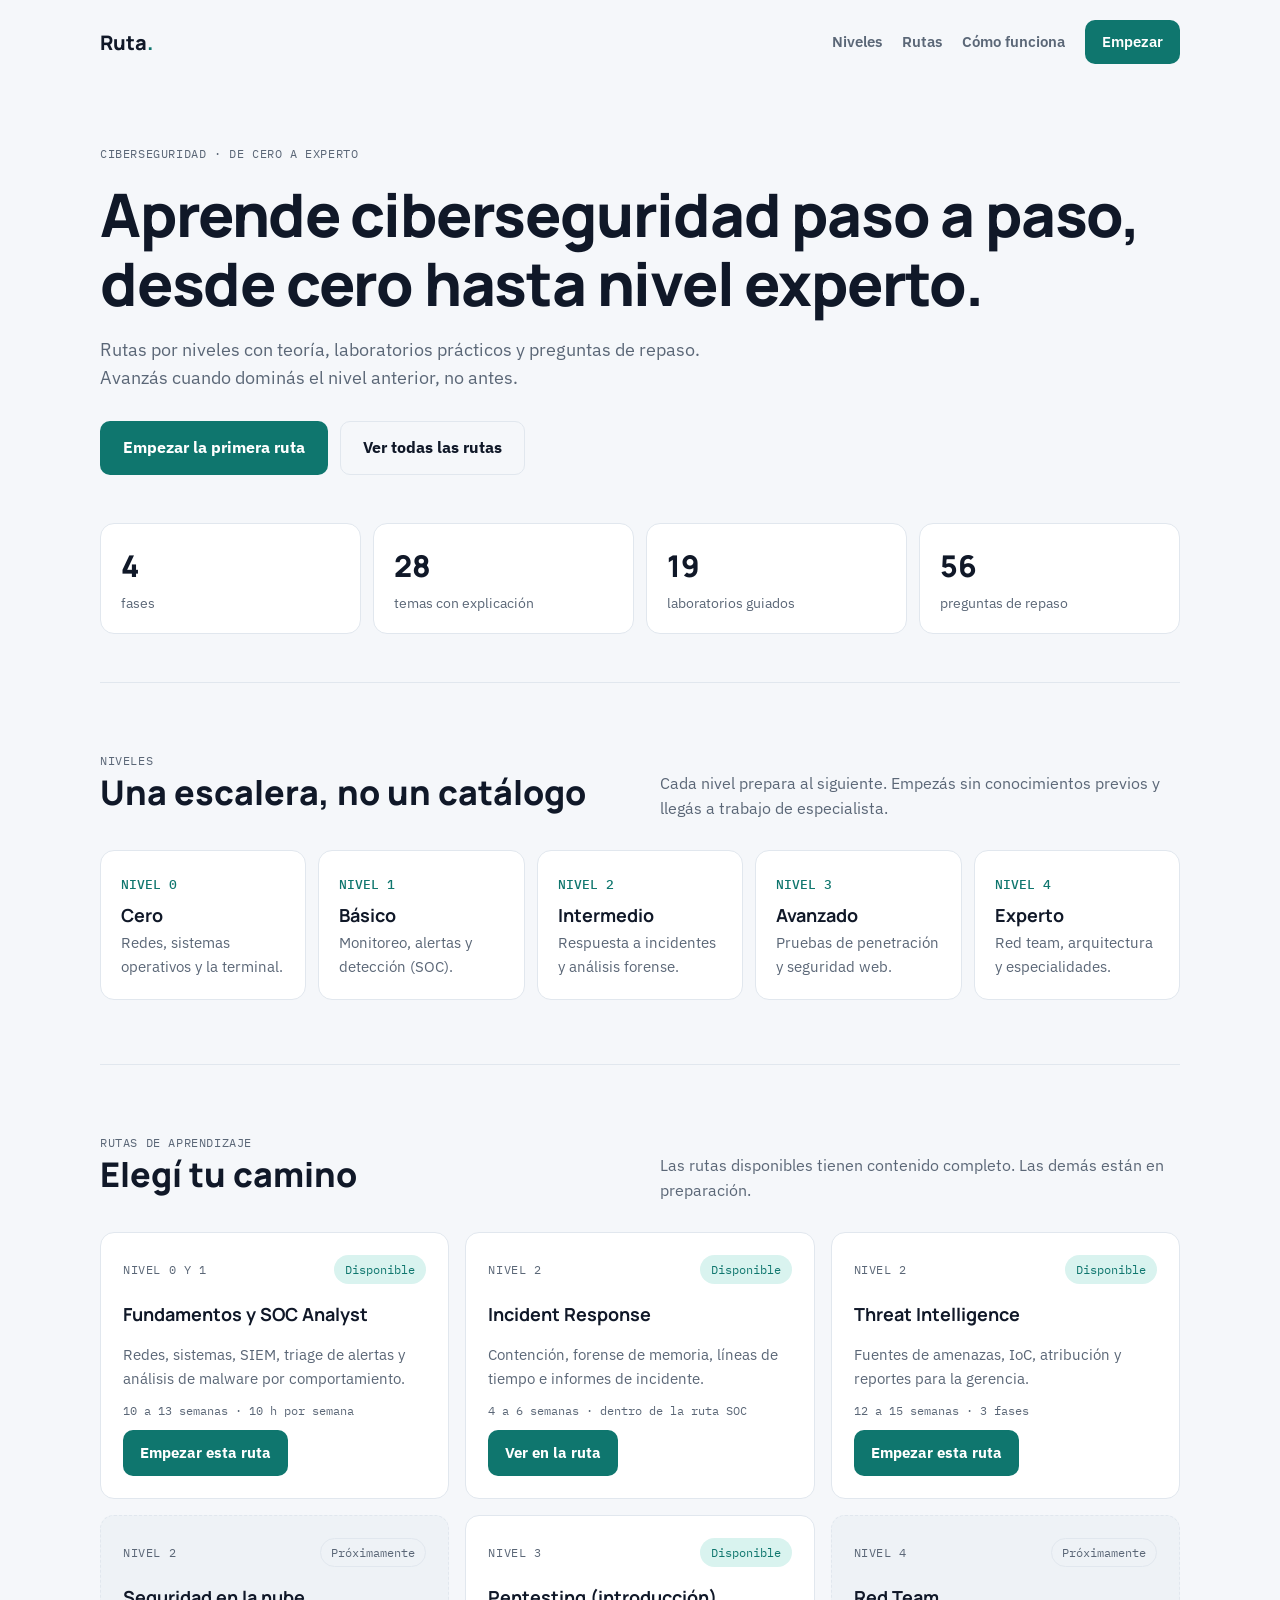
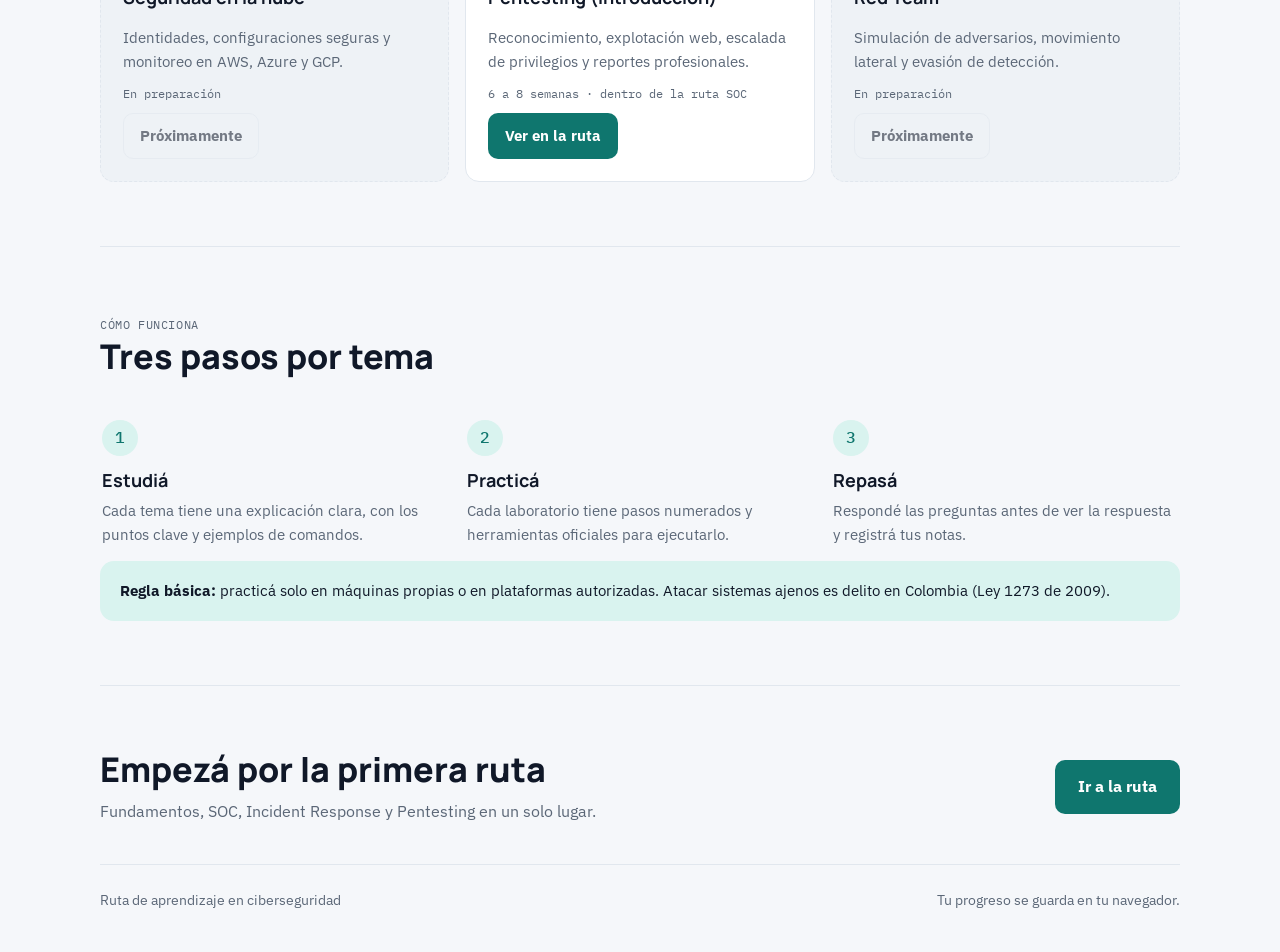
==== index.html @ 58d42d44 "Acorta el texto de las tarjetas para que no se parta en dos lineas Co-Authored-By: Claude Sonnet 5.5" ====
<!DOCTYPE html>
<html lang="es">
<head>
<meta charset="utf-8">
<meta name="viewport" content="width=device-width,initial-scale=1,viewport-fit=cover">
<title>Ciberseguridad desde cero: rutas de aprendizaje por niveles</title>
<meta name="description" content="Aprendé ciberseguridad desde cero con rutas por niveles: SOC Analyst, Incident Response, Pentesting y Threat Intelligence, con temas, laboratorios y preguntas.">
<meta property="og:title" content="Ciberseguridad desde cero: rutas de aprendizaje por niveles">
<meta property="og:description" content="Aprendé ciberseguridad desde cero con rutas por niveles: SOC Analyst, Incident Response, Pentesting y Threat Intelligence, con temas, laboratorios y preguntas.">
<meta property="og:type" content="website">
<meta property="og:url" content="https://dscamilo.github.io/ciberseguridad-desde-cero/">
<meta property="og:image" content="https://dscamilo.github.io/ciberseguridad-desde-cero/og-image.png">
<meta property="og:image:width" content="1200">
<meta property="og:image:height" content="630">
<meta property="og:image:alt" content="Ciberseguridad desde cero: rutas de aprendizaje por niveles">
<meta name="twitter:card" content="summary_large_image">
<meta property="og:locale" content="es_CO">
<link rel="canonical" href="https://dscamilo.github.io/ciberseguridad-desde-cero/">
<meta name="theme-color" content="#0f766e">
<link rel="icon" href="data:image/svg+xml,%3Csvg xmlns=%27http://www.w3.org/2000/svg%27 viewBox=%270 0 64 64%27%3E%3Crect width=%2764%27 height=%2764%27 rx=%2714%27 fill=%27%230f766e%27/%3E%3Cpath d=%27M32 12l18 7v13c0 11-8 18-18 21-10-3-18-10-18-21V19z%27 fill=%27none%27 stroke=%27white%27 stroke-width=%275%27 stroke-linejoin=%27round%27/%3E%3C/svg%3E">
<meta name="claude:viewport-fit-sides" content="cover">
<link rel="preconnect" href="https://fonts.googleapis.com">
<link rel="preconnect" href="https://fonts.gstatic.com" crossorigin>
<link rel="stylesheet" href="https://fonts.googleapis.com/css2?family=Manrope:wght@600;700;800&family=IBM+Plex+Sans:wght@400;500;600&family=IBM+Plex+Mono:wght@500&display=swap">
<style>
:root{--bg:#f5f7fa;--surface:#ffffff;--surface-2:#eef2f6;--ink:#101828;--muted:#5b6777;--line:#e1e7ee;--accent:#0f766e;--accent-soft:#d9f3ef;--on-accent:#ffffff;--radius:14px;color-scheme:light}
@media (prefers-color-scheme:dark){:root:not([data-theme="light"]){--bg:#0b1117;--surface:#121b25;--surface-2:#18242f;--ink:#e6edf5;--muted:#93a3b4;--line:#22303e;--accent:#2dd4bf;--accent-soft:#11302c;--on-accent:#0b1117;color-scheme:dark}}
:root[data-theme="dark"]{--bg:#0b1117;--surface:#121b25;--surface-2:#18242f;--ink:#e6edf5;--muted:#93a3b4;--line:#22303e;--accent:#2dd4bf;--accent-soft:#11302c;--on-accent:#0b1117;color-scheme:dark}
*{box-sizing:border-box}
body{margin:0;background:var(--bg);color:var(--ink);font-family:"IBM Plex Sans",system-ui,-apple-system,"Segoe UI",sans-serif;font-size:16px;line-height:1.6;padding-left:max(20px,env(safe-area-inset-left,0px));padding-right:max(20px,env(safe-area-inset-right,0px))}
.wrap{max-width:1080px;margin:0 auto;min-width:0}
h1,h2,h3,.brand{font-family:"Manrope",system-ui,sans-serif;line-height:1.15}
h1{font-size:clamp(34px,6vw,60px);font-weight:800;margin:14px 0 18px;text-wrap:balance;letter-spacing:-.02em}
h2{font-size:clamp(24px,3.5vw,34px);font-weight:800;margin:0 0 10px;text-wrap:balance}
h3{font-size:18px;font-weight:700;margin:10px 0 8px}
p{margin:0}
.mono{font-family:"IBM Plex Mono",ui-monospace,Menlo,Consolas,monospace;font-size:12px;letter-spacing:.05em;text-transform:uppercase;color:var(--muted)}
.lede{font-size:18px;color:var(--muted);max-width:60ch}
a{color:var(--accent)}
:focus-visible{outline:2px solid var(--accent);outline-offset:3px;border-radius:4px}
header.top{display:flex;align-items:center;justify-content:space-between;gap:16px;padding:20px 0;flex-wrap:wrap}
.brand{font-weight:800;font-size:20px;color:var(--ink);text-decoration:none}
.brand span{color:var(--accent)}
nav.links{display:flex;gap:20px;align-items:center;flex-wrap:wrap}
nav.links a{color:var(--muted);text-decoration:none;font-weight:600;font-size:15px}
nav.links a:hover{color:var(--ink)}
nav.links a.btn-primary,nav.links a.btn-primary:hover{color:var(--on-accent)}
.btn{display:inline-flex;align-items:center;gap:8px;padding:13px 22px;border-radius:10px;font-weight:700;font-size:16px;text-decoration:none;border:1px solid transparent;cursor:pointer;font-family:inherit}
.btn-primary{background:var(--accent);color:var(--on-accent)}
.btn-primary:hover{filter:brightness(1.07)}
.btn-ghost{background:transparent;color:var(--ink);border-color:var(--line)}
.btn-ghost:hover{border-color:var(--muted)}
.btn[aria-disabled="true"]{opacity:.55;cursor:not-allowed;pointer-events:none}
.hero{padding:56px 0 48px}
.hero-actions{display:flex;gap:12px;flex-wrap:wrap;margin-top:28px}
.stats{display:grid;grid-template-columns:repeat(auto-fit,minmax(150px,1fr));gap:12px;margin-top:48px}
.stat{background:var(--surface);border:1px solid var(--line);border-radius:var(--radius);padding:18px 20px}
.stat b{display:block;font-family:"Manrope",sans-serif;font-size:30px;font-weight:800}
.stat span{color:var(--muted);font-size:14px}
section.block{padding:64px 0;border-top:1px solid var(--line)}
.sec-head{display:flex;justify-content:space-between;align-items:end;gap:20px;flex-wrap:wrap;margin-bottom:28px}
.sec-head p{color:var(--muted);max-width:52ch}
.levels{display:grid;grid-template-columns:repeat(auto-fit,minmax(200px,1fr));gap:12px;counter-reset:lv}
.level{background:var(--surface);border:1px solid var(--line);border-radius:var(--radius);padding:20px;position:relative}
.level .n{font-family:"IBM Plex Mono",monospace;font-size:13px;color:var(--accent);font-weight:500}
.level h3{margin:8px 0 6px}
.level p{color:var(--muted);font-size:15px}
.routes{display:grid;grid-template-columns:repeat(auto-fit,minmax(260px,1fr));gap:16px}
.route{background:var(--surface);border:1px solid var(--line);border-radius:var(--radius);padding:22px;display:flex;flex-direction:column;gap:10px;min-width:0}
.route.soon{background:var(--surface-2);border-style:dashed}
.route-top{display:flex;justify-content:space-between;align-items:center;gap:10px}
.tag{font-family:"IBM Plex Mono",monospace;font-size:12px;padding:4px 10px;border-radius:99px;border:1px solid var(--line);color:var(--muted);white-space:nowrap}
.tag.ok{background:var(--accent-soft);color:var(--accent);border-color:transparent}
.route p{color:var(--muted);font-size:15px}
.route .meta{font-family:"IBM Plex Mono",monospace;font-size:12px;color:var(--muted)}
.route .btn{margin-top:auto;align-self:flex-start;padding:10px 16px;font-size:15px}
.steps{display:grid;grid-template-columns:repeat(auto-fit,minmax(230px,1fr));gap:16px}
.step{padding:6px 2px}
.step .num{width:36px;height:36px;border-radius:50%;background:var(--accent-soft);color:var(--accent);display:flex;align-items:center;justify-content:center;font-family:"IBM Plex Mono",monospace;font-weight:500;margin-bottom:14px}
.step p{color:var(--muted);margin-top:6px;font-size:15px}
.note{margin-top:8px;padding:18px 20px;background:var(--accent-soft);border-radius:var(--radius);font-size:15px}
.cta{padding:64px 0 40px;border-top:1px solid var(--line);text-align:left}
.cta .row{display:flex;justify-content:space-between;align-items:center;gap:20px;flex-wrap:wrap}
footer{border-top:1px solid var(--line);padding:24px 0 40px;color:var(--muted);font-size:14px;display:flex;justify-content:space-between;gap:12px;flex-wrap:wrap}
@media (prefers-reduced-motion:reduce){*{transition:none!important;animation:none!important}}
.skip{position:absolute;left:-9999px;top:8px;z-index:100;padding:10px 16px;border-radius:9px;background:var(--accent);color:var(--on-accent,#fff);font-weight:700;text-decoration:none}.skip:focus{left:max(12px,env(safe-area-inset-left,0px))}
</style>
</head>
<body>
<a class="skip" href="#contenido">Saltar al contenido</a>

<div class="wrap">
  <header class="top">
    <a class="brand" href="#">Ruta<span>.</span></a>
    <nav class="links" aria-label="Principal">
      <a href="#niveles">Niveles</a>
      <a href="#rutas">Rutas</a>
      <a href="#como">Cómo funciona</a>
      <a class="btn btn-primary" href="ruta-ciberseguridad/" style="padding:9px 16px;font-size:15px">Empezar</a>
    </nav>
  </header>

  <section class="hero" id="contenido">
    <span class="mono">Ciberseguridad · de cero a experto</span>
    <h1>Aprende ciberseguridad paso a paso, desde cero hasta nivel experto.</h1>
    <p class="lede">Rutas por niveles con teoría, laboratorios prácticos y preguntas de repaso. Avanzás cuando dominás el nivel anterior, no antes.</p>
    <div class="hero-actions">
      <a class="btn btn-primary" href="ruta-ciberseguridad/">Empezar la primera ruta</a>
      <a class="btn btn-ghost" href="#rutas">Ver todas las rutas</a>
    </div>
    <div class="stats" aria-label="Contenido de la primera ruta">
      <div class="stat"><b>4</b><span>fases</span></div>
      <div class="stat"><b>28</b><span>temas con explicación</span></div>
      <div class="stat"><b>19</b><span>laboratorios guiados</span></div>
      <div class="stat"><b>56</b><span>preguntas de repaso</span></div>
    </div>
  </section>

  <section class="block" id="niveles">
    <div class="sec-head">
      <div>
        <span class="mono">Niveles</span>
        <h2>Una escalera, no un catálogo</h2>
      </div>
      <p>Cada nivel prepara al siguiente. Empezás sin conocimientos previos y llegás a trabajo de especialista.</p>
    </div>
    <div class="levels">
      <div class="level"><span class="n">NIVEL 0</span><h3>Cero</h3><p>Redes, sistemas operativos y la terminal.</p></div>
      <div class="level"><span class="n">NIVEL 1</span><h3>Básico</h3><p>Monitoreo, alertas y detección (SOC).</p></div>
      <div class="level"><span class="n">NIVEL 2</span><h3>Intermedio</h3><p>Respuesta a incidentes y análisis forense.</p></div>
      <div class="level"><span class="n">NIVEL 3</span><h3>Avanzado</h3><p>Pruebas de penetración y seguridad web.</p></div>
      <div class="level"><span class="n">NIVEL 4</span><h3>Experto</h3><p>Red team, arquitectura y especialidades.</p></div>
    </div>
  </section>

  <section class="block" id="rutas">
    <div class="sec-head">
      <div>
        <span class="mono">Rutas de aprendizaje</span>
        <h2>Elegí tu camino</h2>
      </div>
      <p>Las rutas disponibles tienen contenido completo. Las demás están en preparación.</p>
    </div>
    <div class="routes">
      <article class="route">
        <div class="route-top"><span class="mono">Nivel 0 y 1</span><span class="tag ok">Disponible</span></div>
        <h3>Fundamentos y SOC Analyst</h3>
        <p>Redes, sistemas, SIEM, triage de alertas y análisis de malware por comportamiento.</p>
        <span class="meta">10 a 13 semanas · 10 h por semana</span>
        <a class="btn btn-primary" href="ruta-ciberseguridad/">Empezar esta ruta</a>
      </article>
      <article class="route">
        <div class="route-top"><span class="mono">Nivel 2</span><span class="tag ok">Disponible</span></div>
        <h3>Incident Response</h3>
        <p>Contención, forense de memoria, líneas de tiempo e informes de incidente.</p>
        <span class="meta">4 a 6 semanas · dentro de la ruta SOC</span>
        <a class="btn btn-primary" href="ruta-ciberseguridad/#f3">Ver en la ruta</a>
      </article>
      <article class="route">
        <div class="route-top"><span class="mono">Nivel 2</span><span class="tag ok">Disponible</span></div>
        <h3>Threat Intelligence</h3>
        <p>Fuentes de amenazas, IoC, atribución y reportes para la gerencia.</p>
        <span class="meta">12 a 15 semanas · 3 fases</span>
        <a class="btn btn-primary" href="threat-intelligence/">Empezar esta ruta</a>
      </article>
      <article class="route soon">
        <div class="route-top"><span class="mono">Nivel 2</span><span class="tag">Próximamente</span></div>
        <h3>Seguridad en la nube</h3>
        <p>Identidades, configuraciones seguras y monitoreo en AWS, Azure y GCP.</p>
        <span class="meta">En preparación</span>
        <span class="btn btn-ghost" aria-disabled="true">Próximamente</span>
      </article>
      <article class="route">
        <div class="route-top"><span class="mono">Nivel 3</span><span class="tag ok">Disponible</span></div>
        <h3>Pentesting (introducción)</h3>
        <p>Reconocimiento, explotación web, escalada de privilegios y reportes profesionales.</p>
        <span class="meta">6 a 8 semanas · dentro de la ruta SOC</span>
        <a class="btn btn-primary" href="ruta-ciberseguridad/#f4">Ver en la ruta</a>
      </article>
      <article class="route soon">
        <div class="route-top"><span class="mono">Nivel 4</span><span class="tag">Próximamente</span></div>
        <h3>Red Team</h3>
        <p>Simulación de adversarios, movimiento lateral y evasión de detección.</p>
        <span class="meta">En preparación</span>
        <span class="btn btn-ghost" aria-disabled="true">Próximamente</span>
      </article>
    </div>
  </section>

  <section class="block" id="como">
    <div class="sec-head">
      <div>
        <span class="mono">Cómo funciona</span>
        <h2>Tres pasos por tema</h2>
      </div>
    </div>
    <div class="steps">
      <div class="step"><span class="num">1</span><h3>Estudiá</h3><p>Cada tema tiene una explicación clara, con los puntos clave y ejemplos de comandos.</p></div>
      <div class="step"><span class="num">2</span><h3>Practicá</h3><p>Cada laboratorio tiene pasos numerados y herramientas oficiales para ejecutarlo.</p></div>
      <div class="step"><span class="num">3</span><h3>Repasá</h3><p>Respondé las preguntas antes de ver la respuesta y registrá tus notas.</p></div>
    </div>
    <div class="note"><strong>Regla básica:</strong> practicá solo en máquinas propias o en plataformas autorizadas. Atacar sistemas ajenos es delito en Colombia (Ley 1273 de 2009).</div>
  </section>

  <section class="cta">
    <div class="row">
      <div>
        <h2>Empezá por la primera ruta</h2>
        <p class="lede" style="font-size:16px">Fundamentos, SOC, Incident Response y Pentesting en un solo lugar.</p>
      </div>
      <a class="btn btn-primary" href="ruta-ciberseguridad/">Ir a la ruta</a>
    </div>
  </section>

  <footer>
    <span>Ruta de aprendizaje en ciberseguridad</span>
    <span>Tu progreso se guarda en tu navegador.</span>
  </footer>
</div>
</body>
</html>
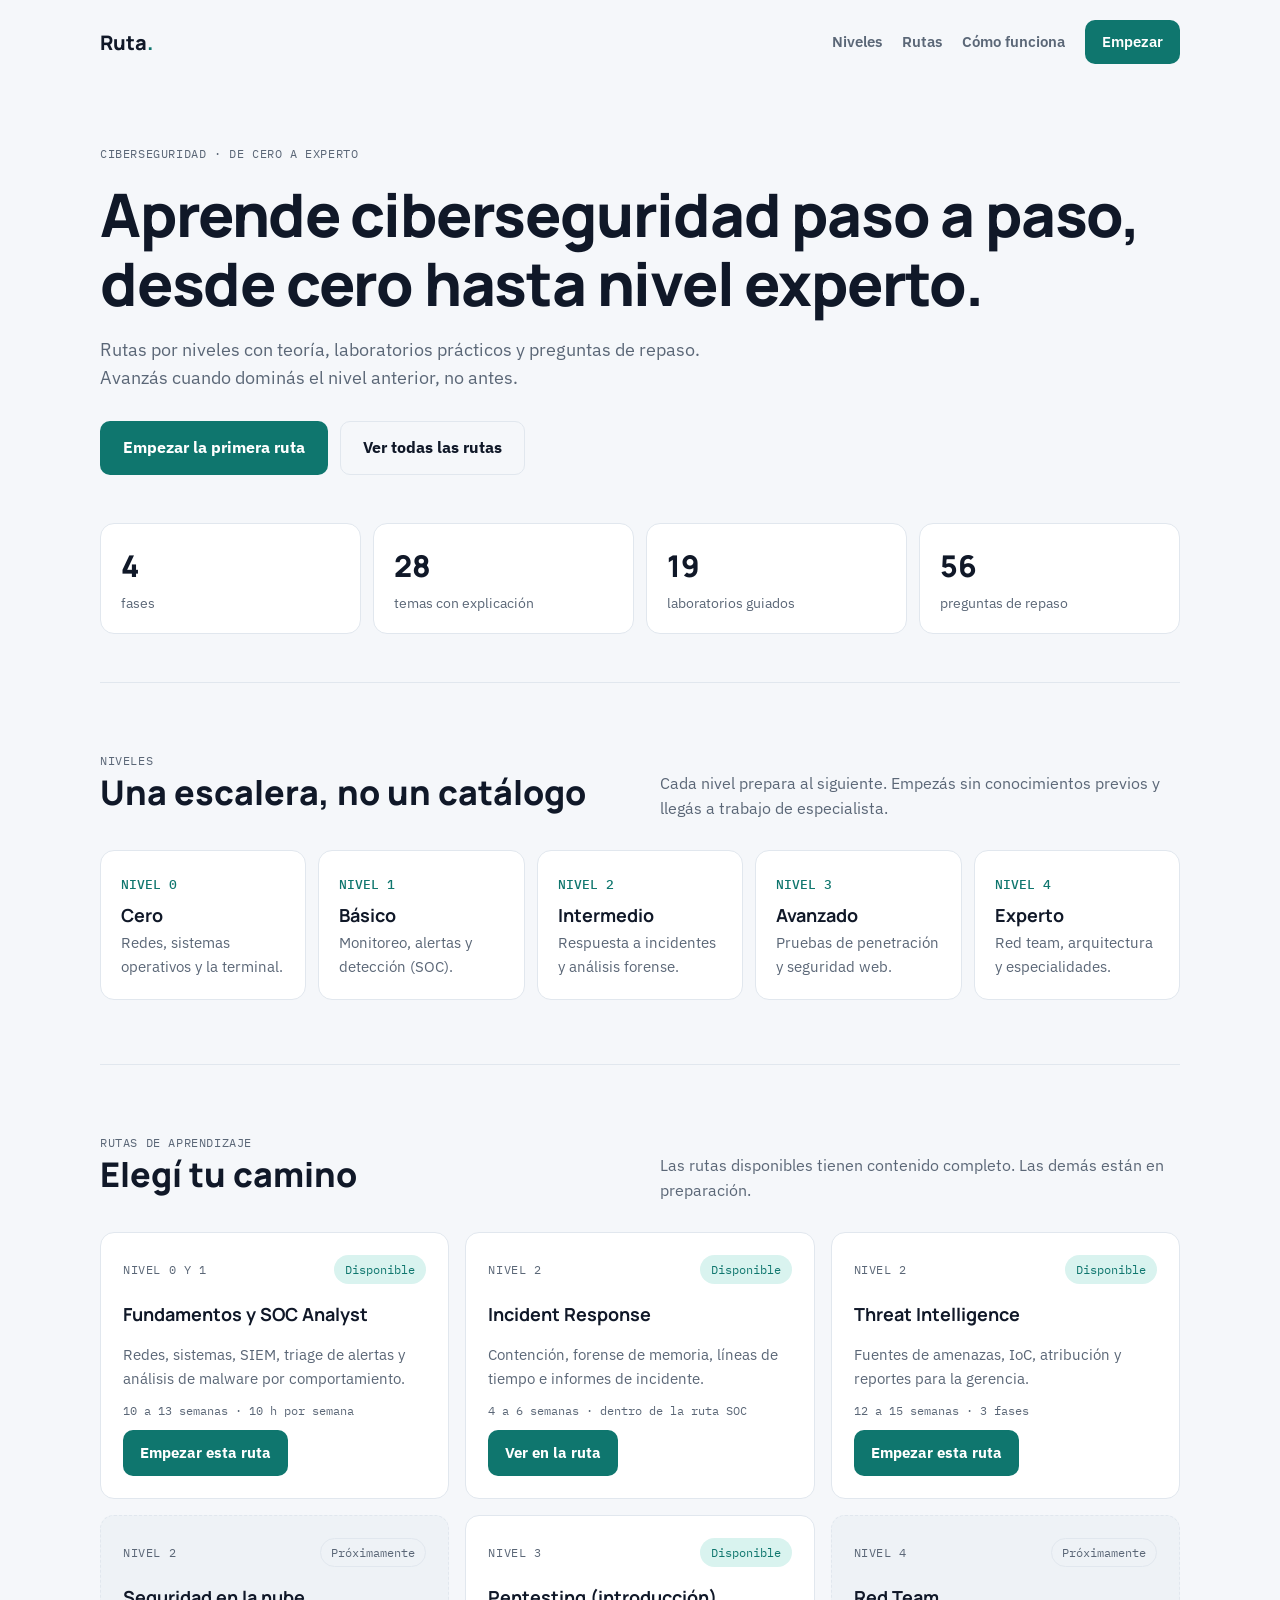
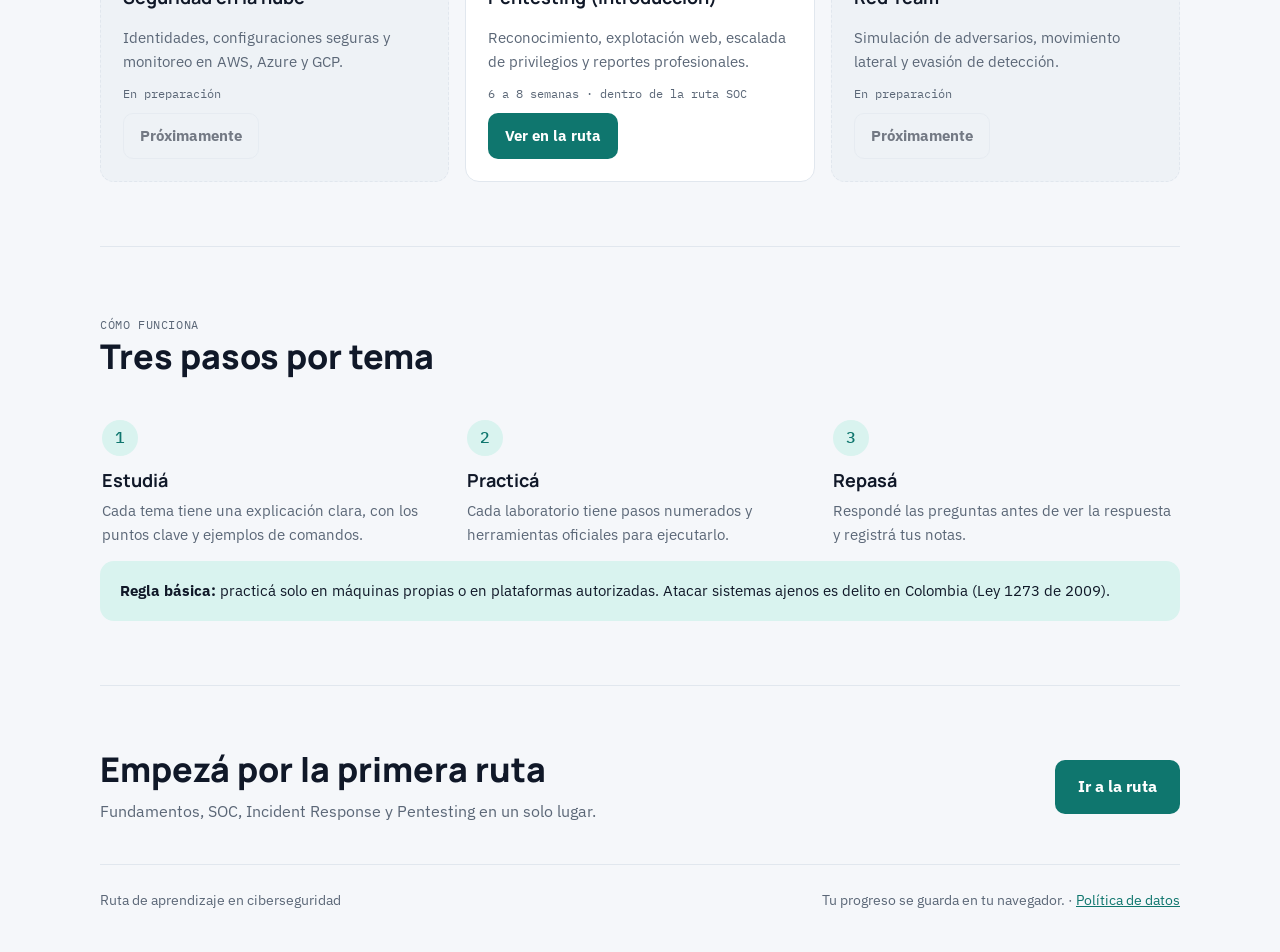
==== commit ee76907c: "Agrega politica de tratamiento de datos, consentimiento y borrado de datos - Pagina /privacidad/ con" ====
--- a/index.html
+++ b/index.html
@@ -147,14 +147,14 @@
         <h3>Fundamentos y SOC Analyst</h3>
         <p>Redes, sistemas, SIEM, triage de alertas y análisis de malware por comportamiento.</p>
         <span class="meta">10 a 13 semanas · 10 h por semana</span>
-        <a class="btn btn-primary" href="ruta-ciberseguridad/">Empezar esta ruta</a>
+        <a class="btn btn-primary" href="fundamentos-soc/">Empezar esta ruta</a>
       </article>
       <article class="route">
         <div class="route-top"><span class="mono">Nivel 2</span><span class="tag ok">Disponible</span></div>
         <h3>Incident Response</h3>
         <p>Contención, forense de memoria, líneas de tiempo e informes de incidente.</p>
         <span class="meta">4 a 6 semanas · dentro de la ruta SOC</span>
-        <a class="btn btn-primary" href="ruta-ciberseguridad/#f3">Ver en la ruta</a>
+        <a class="btn btn-primary" href="incident-response/">Ver en la ruta</a>
       </article>
       <article class="route">
         <div class="route-top"><span class="mono">Nivel 2</span><span class="tag ok">Disponible</span></div>
@@ -175,7 +175,7 @@
         <h3>Pentesting (introducción)</h3>
         <p>Reconocimiento, explotación web, escalada de privilegios y reportes profesionales.</p>
         <span class="meta">6 a 8 semanas · dentro de la ruta SOC</span>
-        <a class="btn btn-primary" href="ruta-ciberseguridad/#f4">Ver en la ruta</a>
+        <a class="btn btn-primary" href="pentesting/">Ver en la ruta</a>
       </article>
       <article class="route soon">
         <div class="route-top"><span class="mono">Nivel 4</span><span class="tag">Próximamente</span></div>
@@ -214,7 +214,7 @@
 
   <footer>
     <span>Ruta de aprendizaje en ciberseguridad</span>
-    <span>Tu progreso se guarda en tu navegador.</span>
+    <span>Tu progreso se guarda en tu navegador. · <a href="privacidad/">Política de datos</a></span>
   </footer>
 </div>
 </body>
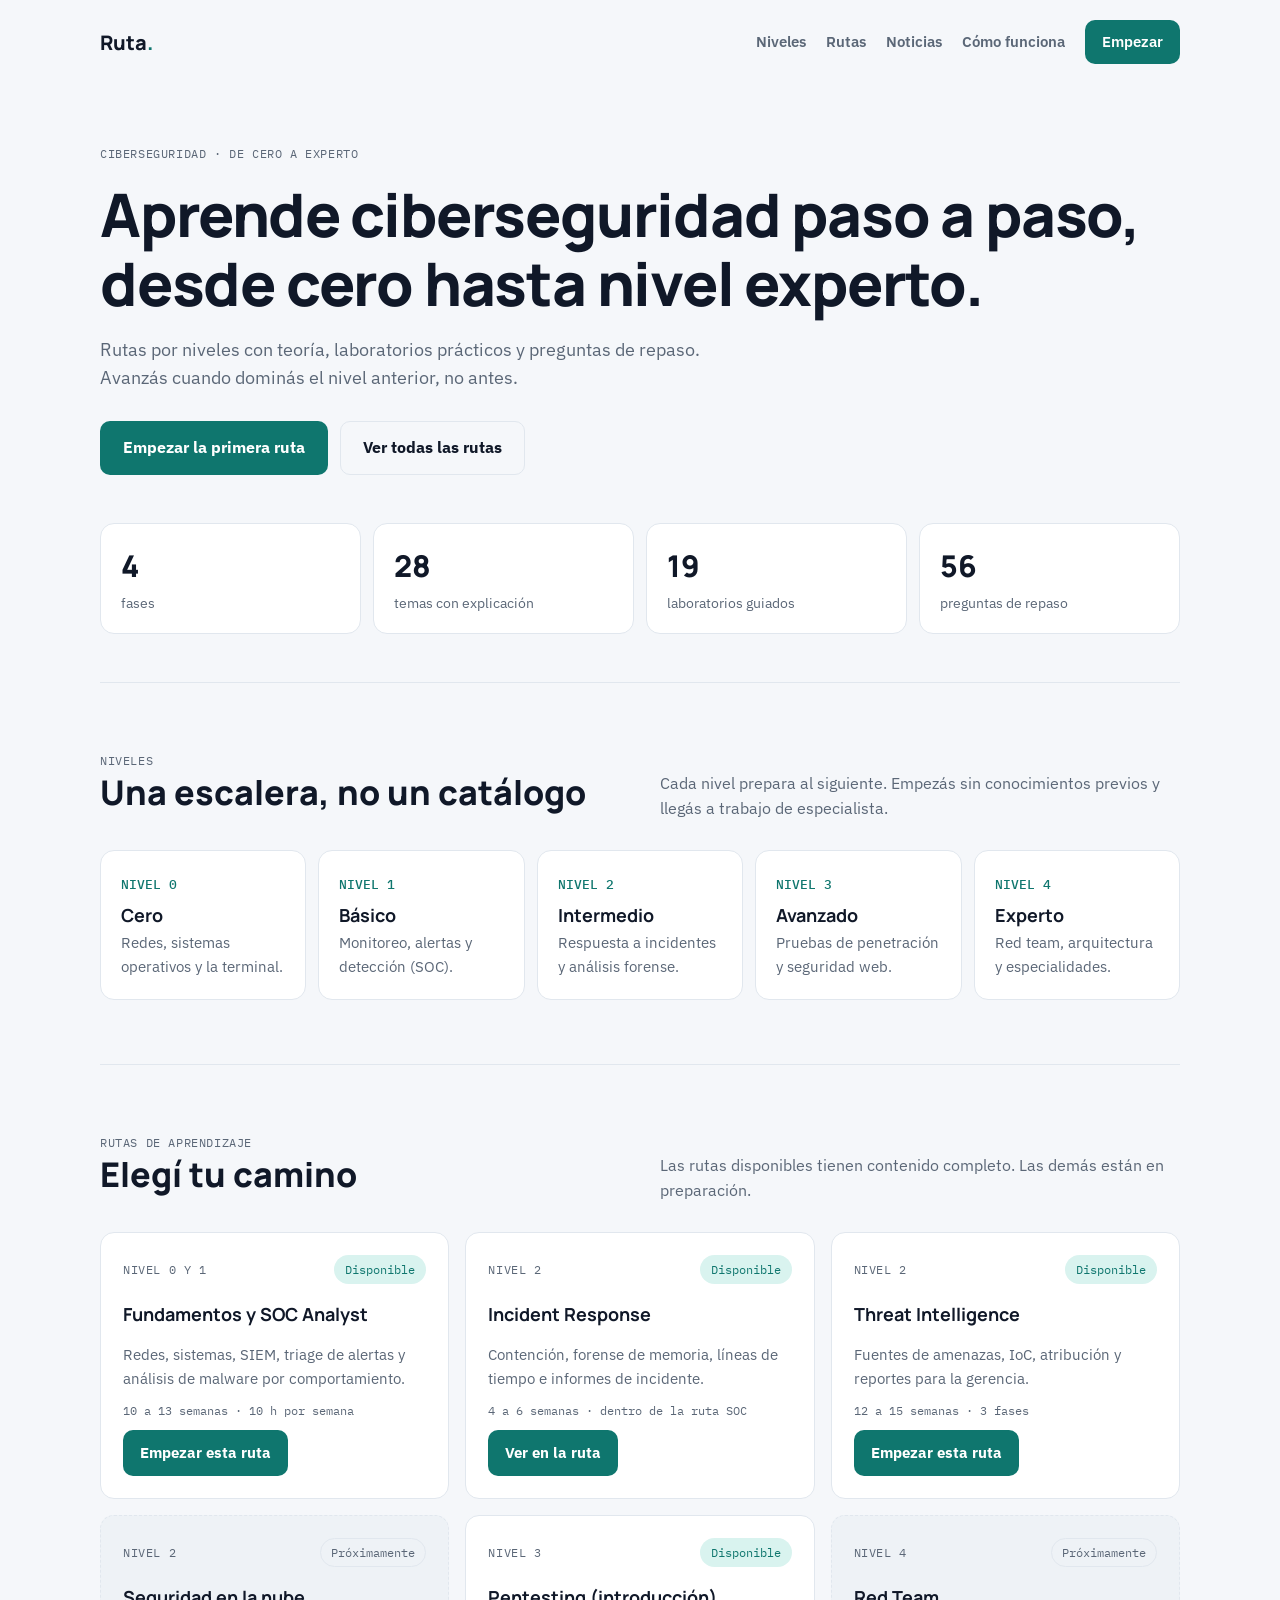
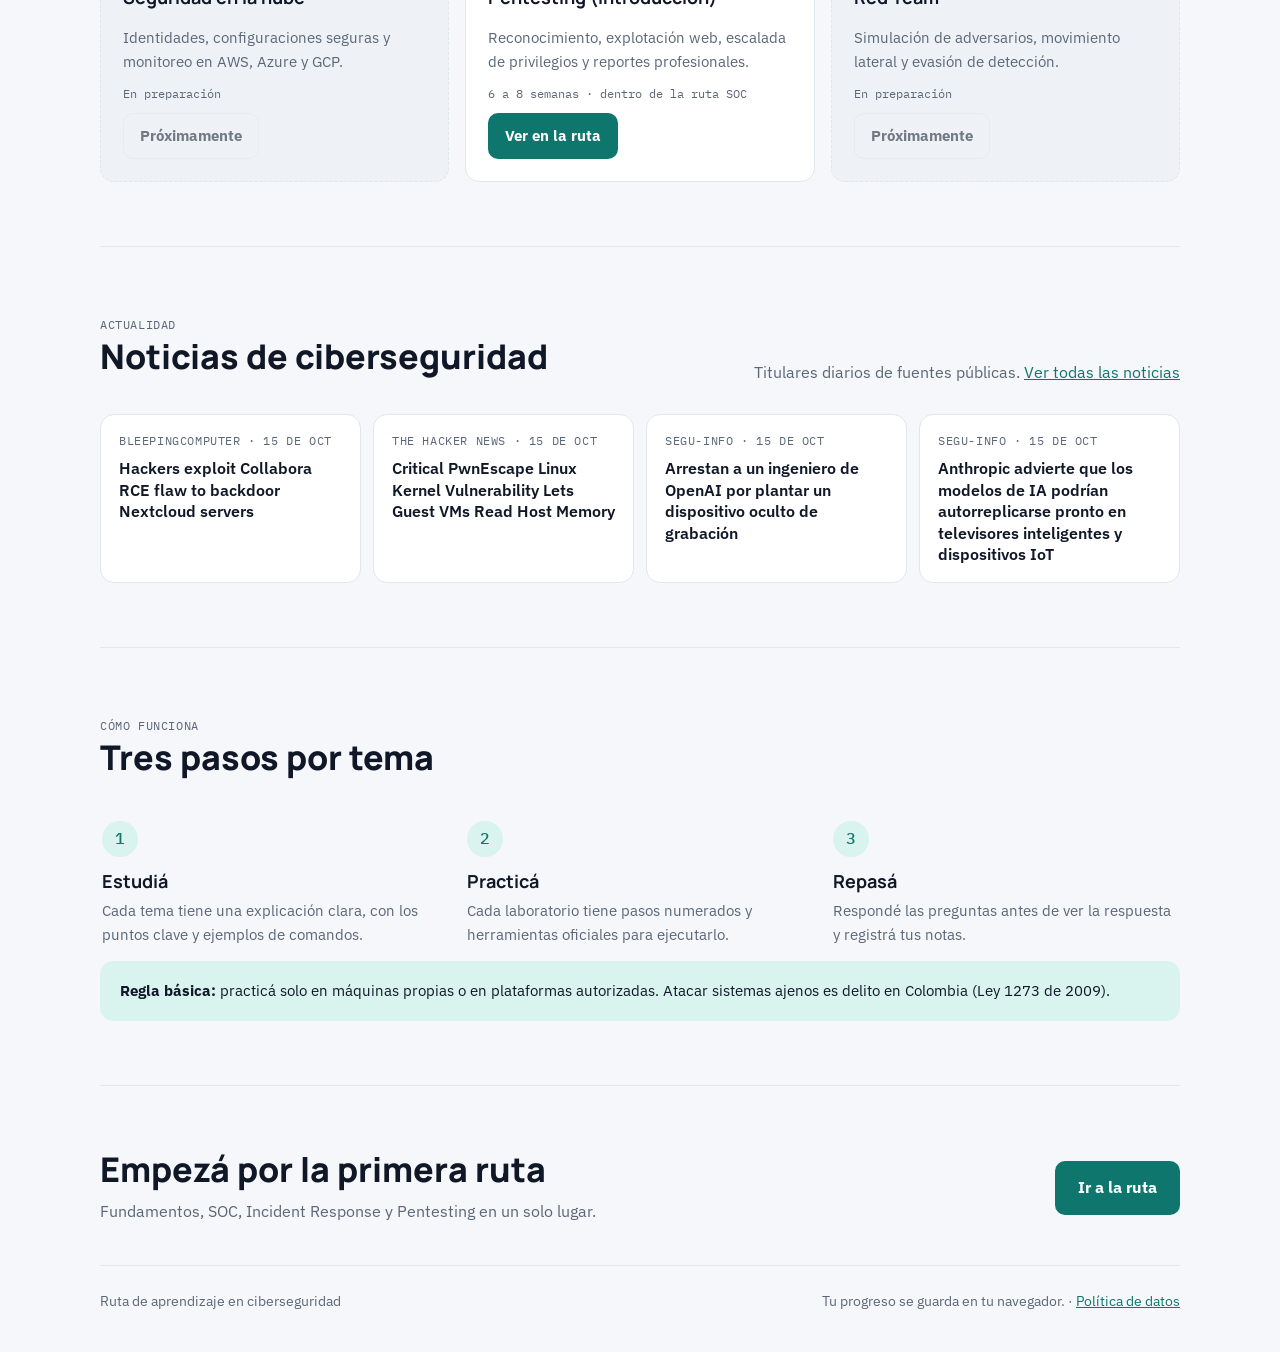
==== commit 149d22fb: "Agrega seccion de noticias de ciberseguridad con actualizacion diaria - Pagina /noticias/ con filtro" ====
--- a/index.html
+++ b/index.html
@@ -22,69 +22,8 @@
 <link rel="preconnect" href="https://fonts.googleapis.com">
 <link rel="preconnect" href="https://fonts.gstatic.com" crossorigin>
 <link rel="stylesheet" href="https://fonts.googleapis.com/css2?family=Manrope:wght@600;700;800&family=IBM+Plex+Sans:wght@400;500;600&family=IBM+Plex+Mono:wght@500&display=swap">
-<style>
-:root{--bg:#f5f7fa;--surface:#ffffff;--surface-2:#eef2f6;--ink:#101828;--muted:#5b6777;--line:#e1e7ee;--accent:#0f766e;--accent-soft:#d9f3ef;--on-accent:#ffffff;--radius:14px;color-scheme:light}
-@media (prefers-color-scheme:dark){:root:not([data-theme="light"]){--bg:#0b1117;--surface:#121b25;--surface-2:#18242f;--ink:#e6edf5;--muted:#93a3b4;--line:#22303e;--accent:#2dd4bf;--accent-soft:#11302c;--on-accent:#0b1117;color-scheme:dark}}
-:root[data-theme="dark"]{--bg:#0b1117;--surface:#121b25;--surface-2:#18242f;--ink:#e6edf5;--muted:#93a3b4;--line:#22303e;--accent:#2dd4bf;--accent-soft:#11302c;--on-accent:#0b1117;color-scheme:dark}
-*{box-sizing:border-box}
-body{margin:0;background:var(--bg);color:var(--ink);font-family:"IBM Plex Sans",system-ui,-apple-system,"Segoe UI",sans-serif;font-size:16px;line-height:1.6;padding-left:max(20px,env(safe-area-inset-left,0px));padding-right:max(20px,env(safe-area-inset-right,0px))}
-.wrap{max-width:1080px;margin:0 auto;min-width:0}
-h1,h2,h3,.brand{font-family:"Manrope",system-ui,sans-serif;line-height:1.15}
-h1{font-size:clamp(34px,6vw,60px);font-weight:800;margin:14px 0 18px;text-wrap:balance;letter-spacing:-.02em}
-h2{font-size:clamp(24px,3.5vw,34px);font-weight:800;margin:0 0 10px;text-wrap:balance}
-h3{font-size:18px;font-weight:700;margin:10px 0 8px}
-p{margin:0}
-.mono{font-family:"IBM Plex Mono",ui-monospace,Menlo,Consolas,monospace;font-size:12px;letter-spacing:.05em;text-transform:uppercase;color:var(--muted)}
-.lede{font-size:18px;color:var(--muted);max-width:60ch}
-a{color:var(--accent)}
-:focus-visible{outline:2px solid var(--accent);outline-offset:3px;border-radius:4px}
-header.top{display:flex;align-items:center;justify-content:space-between;gap:16px;padding:20px 0;flex-wrap:wrap}
-.brand{font-weight:800;font-size:20px;color:var(--ink);text-decoration:none}
-.brand span{color:var(--accent)}
-nav.links{display:flex;gap:20px;align-items:center;flex-wrap:wrap}
-nav.links a{color:var(--muted);text-decoration:none;font-weight:600;font-size:15px}
-nav.links a:hover{color:var(--ink)}
-nav.links a.btn-primary,nav.links a.btn-primary:hover{color:var(--on-accent)}
-.btn{display:inline-flex;align-items:center;gap:8px;padding:13px 22px;border-radius:10px;font-weight:700;font-size:16px;text-decoration:none;border:1px solid transparent;cursor:pointer;font-family:inherit}
-.btn-primary{background:var(--accent);color:var(--on-accent)}
-.btn-primary:hover{filter:brightness(1.07)}
-.btn-ghost{background:transparent;color:var(--ink);border-color:var(--line)}
-.btn-ghost:hover{border-color:var(--muted)}
-.btn[aria-disabled="true"]{opacity:.55;cursor:not-allowed;pointer-events:none}
-.hero{padding:56px 0 48px}
-.hero-actions{display:flex;gap:12px;flex-wrap:wrap;margin-top:28px}
-.stats{display:grid;grid-template-columns:repeat(auto-fit,minmax(150px,1fr));gap:12px;margin-top:48px}
-.stat{background:var(--surface);border:1px solid var(--line);border-radius:var(--radius);padding:18px 20px}
-.stat b{display:block;font-family:"Manrope",sans-serif;font-size:30px;font-weight:800}
-.stat span{color:var(--muted);font-size:14px}
-section.block{padding:64px 0;border-top:1px solid var(--line)}
-.sec-head{display:flex;justify-content:space-between;align-items:end;gap:20px;flex-wrap:wrap;margin-bottom:28px}
-.sec-head p{color:var(--muted);max-width:52ch}
-.levels{display:grid;grid-template-columns:repeat(auto-fit,minmax(200px,1fr));gap:12px;counter-reset:lv}
-.level{background:var(--surface);border:1px solid var(--line);border-radius:var(--radius);padding:20px;position:relative}
-.level .n{font-family:"IBM Plex Mono",monospace;font-size:13px;color:var(--accent);font-weight:500}
-.level h3{margin:8px 0 6px}
-.level p{color:var(--muted);font-size:15px}
-.routes{display:grid;grid-template-columns:repeat(auto-fit,minmax(260px,1fr));gap:16px}
-.route{background:var(--surface);border:1px solid var(--line);border-radius:var(--radius);padding:22px;display:flex;flex-direction:column;gap:10px;min-width:0}
-.route.soon{background:var(--surface-2);border-style:dashed}
-.route-top{display:flex;justify-content:space-between;align-items:center;gap:10px}
-.tag{font-family:"IBM Plex Mono",monospace;font-size:12px;padding:4px 10px;border-radius:99px;border:1px solid var(--line);color:var(--muted);white-space:nowrap}
-.tag.ok{background:var(--accent-soft);color:var(--accent);border-color:transparent}
-.route p{color:var(--muted);font-size:15px}
-.route .meta{font-family:"IBM Plex Mono",monospace;font-size:12px;color:var(--muted)}
-.route .btn{margin-top:auto;align-self:flex-start;padding:10px 16px;font-size:15px}
-.steps{display:grid;grid-template-columns:repeat(auto-fit,minmax(230px,1fr));gap:16px}
-.step{padding:6px 2px}
-.step .num{width:36px;height:36px;border-radius:50%;background:var(--accent-soft);color:var(--accent);display:flex;align-items:center;justify-content:center;font-family:"IBM Plex Mono",monospace;font-weight:500;margin-bottom:14px}
-.step p{color:var(--muted);margin-top:6px;font-size:15px}
-.note{margin-top:8px;padding:18px 20px;background:var(--accent-soft);border-radius:var(--radius);font-size:15px}
-.cta{padding:64px 0 40px;border-top:1px solid var(--line);text-align:left}
-.cta .row{display:flex;justify-content:space-between;align-items:center;gap:20px;flex-wrap:wrap}
-footer{border-top:1px solid var(--line);padding:24px 0 40px;color:var(--muted);font-size:14px;display:flex;justify-content:space-between;gap:12px;flex-wrap:wrap}
-@media (prefers-reduced-motion:reduce){*{transition:none!important;animation:none!important}}
-.skip{position:absolute;left:-9999px;top:8px;z-index:100;padding:10px 16px;border-radius:9px;background:var(--accent);color:var(--on-accent,#fff);font-weight:700;text-decoration:none}.skip:focus{left:max(12px,env(safe-area-inset-left,0px))}
-</style>
+<link rel="stylesheet" href="assets/css/landing.css">
+<link rel="stylesheet" href="assets/css/comun.css">
 </head>
 <body>
 <a class="skip" href="#contenido">Saltar al contenido</a>
@@ -95,6 +34,7 @@
     <nav class="links" aria-label="Principal">
       <a href="#niveles">Niveles</a>
       <a href="#rutas">Rutas</a>
+      <a href="noticias/">Noticias</a>
       <a href="#como">Cómo funciona</a>
       <a class="btn btn-primary" href="ruta-ciberseguridad/" style="padding:9px 16px;font-size:15px">Empezar</a>
     </nav>
@@ -187,6 +127,20 @@
     </div>
   </section>
 
+  <section class="block" id="noticias">
+    <div class="sec-head">
+      <div>
+        <span class="mono">Actualidad</span>
+        <h2>Noticias de ciberseguridad</h2>
+      </div>
+      <p>Titulares diarios de fuentes públicas. <a href="noticias/">Ver todas las noticias</a></p>
+    </div>
+    <ul class="news-preview" id="news-preview">
+      <li class="news-vacio">Cargando noticias…</li>
+    </ul>
+    <noscript><p><a href="noticias/">Ver las noticias de ciberseguridad</a></p></noscript>
+  </section>
+
   <section class="block" id="como">
     <div class="sec-head">
       <div>
@@ -217,5 +171,6 @@
     <span>Tu progreso se guarda en tu navegador. · <a href="privacidad/">Política de datos</a></span>
   </footer>
 </div>
+<script src="assets/js/landing-noticias.js"></script>
 </body>
 </html>
--- a/assets/css/landing.css
+++ b/assets/css/landing.css
@@ -0,0 +1,66 @@
+:root{--bg:#f5f7fa;--surface:#ffffff;--surface-2:#eef2f6;--ink:#101828;--muted:#5b6777;--line:#e1e7ee;--accent:#0f766e;--accent-soft:#d9f3ef;--on-accent:#ffffff;--radius:14px;color-scheme:light}
+@media (prefers-color-scheme:dark){:root:not([data-theme="light"]){--bg:#0b1117;--surface:#121b25;--surface-2:#18242f;--ink:#e6edf5;--muted:#93a3b4;--line:#22303e;--accent:#2dd4bf;--accent-soft:#11302c;--on-accent:#0b1117;color-scheme:dark}}
+:root[data-theme="dark"]{--bg:#0b1117;--surface:#121b25;--surface-2:#18242f;--ink:#e6edf5;--muted:#93a3b4;--line:#22303e;--accent:#2dd4bf;--accent-soft:#11302c;--on-accent:#0b1117;color-scheme:dark}
+*{box-sizing:border-box}
+body{margin:0;background:var(--bg);color:var(--ink);font-family:"IBM Plex Sans",system-ui,-apple-system,"Segoe UI",sans-serif;font-size:16px;line-height:1.6;padding-left:max(20px,env(safe-area-inset-left,0px));padding-right:max(20px,env(safe-area-inset-right,0px))}
+.wrap{max-width:1080px;margin:0 auto;min-width:0}
+h1,h2,h3,.brand{font-family:"Manrope",system-ui,sans-serif;line-height:1.15}
+h1{font-size:clamp(34px,6vw,60px);font-weight:800;margin:14px 0 18px;text-wrap:balance;letter-spacing:-.02em}
+h2{font-size:clamp(24px,3.5vw,34px);font-weight:800;margin:0 0 10px;text-wrap:balance}
+h3{font-size:18px;font-weight:700;margin:10px 0 8px}
+p{margin:0}
+.mono{font-family:"IBM Plex Mono",ui-monospace,Menlo,Consolas,monospace;font-size:12px;letter-spacing:.05em;text-transform:uppercase;color:var(--muted)}
+.lede{font-size:18px;color:var(--muted);max-width:60ch}
+a{color:var(--accent)}
+:focus-visible{outline:2px solid var(--accent);outline-offset:3px;border-radius:4px}
+header.top{display:flex;align-items:center;justify-content:space-between;gap:16px;padding:20px 0;flex-wrap:wrap}
+.brand{font-weight:800;font-size:20px;color:var(--ink);text-decoration:none}
+.brand span{color:var(--accent)}
+nav.links{display:flex;gap:20px;align-items:center;flex-wrap:wrap}
+nav.links a{color:var(--muted);text-decoration:none;font-weight:600;font-size:15px}
+nav.links a:hover{color:var(--ink)}
+nav.links a.btn-primary,nav.links a.btn-primary:hover{color:var(--on-accent)}
+.btn{display:inline-flex;align-items:center;gap:8px;padding:13px 22px;border-radius:10px;font-weight:700;font-size:16px;text-decoration:none;border:1px solid transparent;cursor:pointer;font-family:inherit}
+.btn-primary{background:var(--accent);color:var(--on-accent)}
+.btn-primary:hover{filter:brightness(1.07)}
+.btn-ghost{background:transparent;color:var(--ink);border-color:var(--line)}
+.btn-ghost:hover{border-color:var(--muted)}
+.btn[aria-disabled="true"]{opacity:.55;cursor:not-allowed;pointer-events:none}
+.hero{padding:56px 0 48px}
+.hero-actions{display:flex;gap:12px;flex-wrap:wrap;margin-top:28px}
+.stats{display:grid;grid-template-columns:repeat(auto-fit,minmax(150px,1fr));gap:12px;margin-top:48px}
+.stat{background:var(--surface);border:1px solid var(--line);border-radius:var(--radius);padding:18px 20px}
+.stat b{display:block;font-family:"Manrope",sans-serif;font-size:30px;font-weight:800}
+.stat span{color:var(--muted);font-size:14px}
+section.block{padding:64px 0;border-top:1px solid var(--line)}
+.sec-head{display:flex;justify-content:space-between;align-items:end;gap:20px;flex-wrap:wrap;margin-bottom:28px}
+.sec-head p{color:var(--muted);max-width:52ch}
+.levels{display:grid;grid-template-columns:repeat(auto-fit,minmax(200px,1fr));gap:12px;counter-reset:lv}
+.level{background:var(--surface);border:1px solid var(--line);border-radius:var(--radius);padding:20px;position:relative}
+.level .n{font-family:"IBM Plex Mono",monospace;font-size:13px;color:var(--accent);font-weight:500}
+.level h3{margin:8px 0 6px}
+.level p{color:var(--muted);font-size:15px}
+.routes{display:grid;grid-template-columns:repeat(auto-fit,minmax(260px,1fr));gap:16px}
+.route{background:var(--surface);border:1px solid var(--line);border-radius:var(--radius);padding:22px;display:flex;flex-direction:column;gap:10px;min-width:0}
+.route.soon{background:var(--surface-2);border-style:dashed}
+.route-top{display:flex;justify-content:space-between;align-items:center;gap:10px}
+.tag{font-family:"IBM Plex Mono",monospace;font-size:12px;padding:4px 10px;border-radius:99px;border:1px solid var(--line);color:var(--muted);white-space:nowrap}
+.tag.ok{background:var(--accent-soft);color:var(--accent);border-color:transparent}
+.route p{color:var(--muted);font-size:15px}
+.route .meta{font-family:"IBM Plex Mono",monospace;font-size:12px;color:var(--muted)}
+.route .btn{margin-top:auto;align-self:flex-start;padding:10px 16px;font-size:15px}
+.steps{display:grid;grid-template-columns:repeat(auto-fit,minmax(230px,1fr));gap:16px}
+.step{padding:6px 2px}
+.step .num{width:36px;height:36px;border-radius:50%;background:var(--accent-soft);color:var(--accent);display:flex;align-items:center;justify-content:center;font-family:"IBM Plex Mono",monospace;font-weight:500;margin-bottom:14px}
+.step p{color:var(--muted);margin-top:6px;font-size:15px}
+.note{margin-top:8px;padding:18px 20px;background:var(--accent-soft);border-radius:var(--radius);font-size:15px}
+.cta{padding:64px 0 40px;border-top:1px solid var(--line);text-align:left}
+.cta .row{display:flex;justify-content:space-between;align-items:center;gap:20px;flex-wrap:wrap}
+footer{border-top:1px solid var(--line);padding:24px 0 40px;color:var(--muted);font-size:14px;display:flex;justify-content:space-between;gap:12px;flex-wrap:wrap}
+@media (prefers-reduced-motion:reduce){*{transition:none!important;animation:none!important}}
+.news-preview{list-style:none;margin:0;padding:0;display:grid;grid-template-columns:repeat(auto-fit,minmax(240px,1fr));gap:12px}
+.news-card{background:var(--surface);border:1px solid var(--line);border-radius:var(--radius);padding:16px 18px;display:flex;flex-direction:column;gap:8px;min-width:0}
+.news-card:hover{border-color:var(--accent)}
+.news-card a{color:var(--ink);font-weight:600;line-height:1.35;text-decoration:none;overflow-wrap:anywhere}
+.news-card a:hover{color:var(--accent);text-decoration:underline}
+.news-vacio{color:var(--muted);grid-column:1 / -1}
--- a/assets/css/comun.css
+++ b/assets/css/comun.css
@@ -0,0 +1,7 @@
+/* Reglas compartidas: enlace "Saltar al contenido" y ventana/aviso de sincronización. */
+.skip{position:absolute;left:-9999px;top:8px;z-index:100;padding:10px 16px;border-radius:9px;background:var(--accent);color:var(--on-accent,#fff);font-weight:700;text-decoration:none}.skip:focus{left:max(12px,env(safe-area-inset-left,0px))}
+.skip{position:absolute;left:-9999px;top:8px;z-index:100;padding:10px 16px;border-radius:9px;background:#0f766e;color:#fff;font-weight:700;text-decoration:none}.skip:focus{left:max(12px,env(safe-area-inset-left,0px))}
+.sync-box{display:flex;flex-direction:column;gap:8px}.sync-msg{font-size:13px;color:var(--muted);line-height:1.4}.sync-box input{font:inherit;font-size:14px;width:100%;padding:9px 12px;border-radius:9px;border:1px solid var(--line);background:var(--surface-2);color:var(--ink)}.sync-box input:focus-visible{outline:2px solid var(--accent);outline-offset:2px}
+.sync-banner{margin:0 0 22px;padding:18px 20px;border:1px solid var(--line);border-left:4px solid var(--accent);border-radius:var(--radius);background:var(--surface);display:flex;flex-direction:column;gap:10px}.sync-banner h2{font-size:18px;margin:0}.sync-banner p{margin:0;color:var(--muted)}.sync-banner .sync-row{display:flex;gap:10px;flex-wrap:wrap;align-items:stretch}.sync-banner .sync-row input{flex:1 1 220px;min-width:0;font:inherit;font-size:15px;padding:10px 12px;border-radius:9px;border:1px solid var(--line);background:var(--surface-2);color:var(--ink)}.sync-banner .sync-row input:focus-visible{outline:2px solid var(--accent);outline-offset:2px}.sync-banner .reset{padding:10px 16px}
+.sync-consent{display:flex;gap:8px;align-items:flex-start;font-size:13px;color:var(--muted);line-height:1.4}.sync-consent input{width:auto!important;margin:3px 0 0!important;padding:0!important;flex:none}.sync-consent a{color:var(--accent)}.aside-foot a.priv{color:var(--muted);font-size:13px}
+.sync-dialog{border:none;padding:0;background:transparent;color:var(--ink);width:calc(100% - 32px);max-width:520px;margin:auto}.sync-dialog::backdrop{background:rgba(0,0,0,.6)}.sync-dialog .sync-banner{margin:0;border:1px solid var(--line);border-left:4px solid var(--accent);box-shadow:0 24px 60px rgba(0,0,0,.45)}
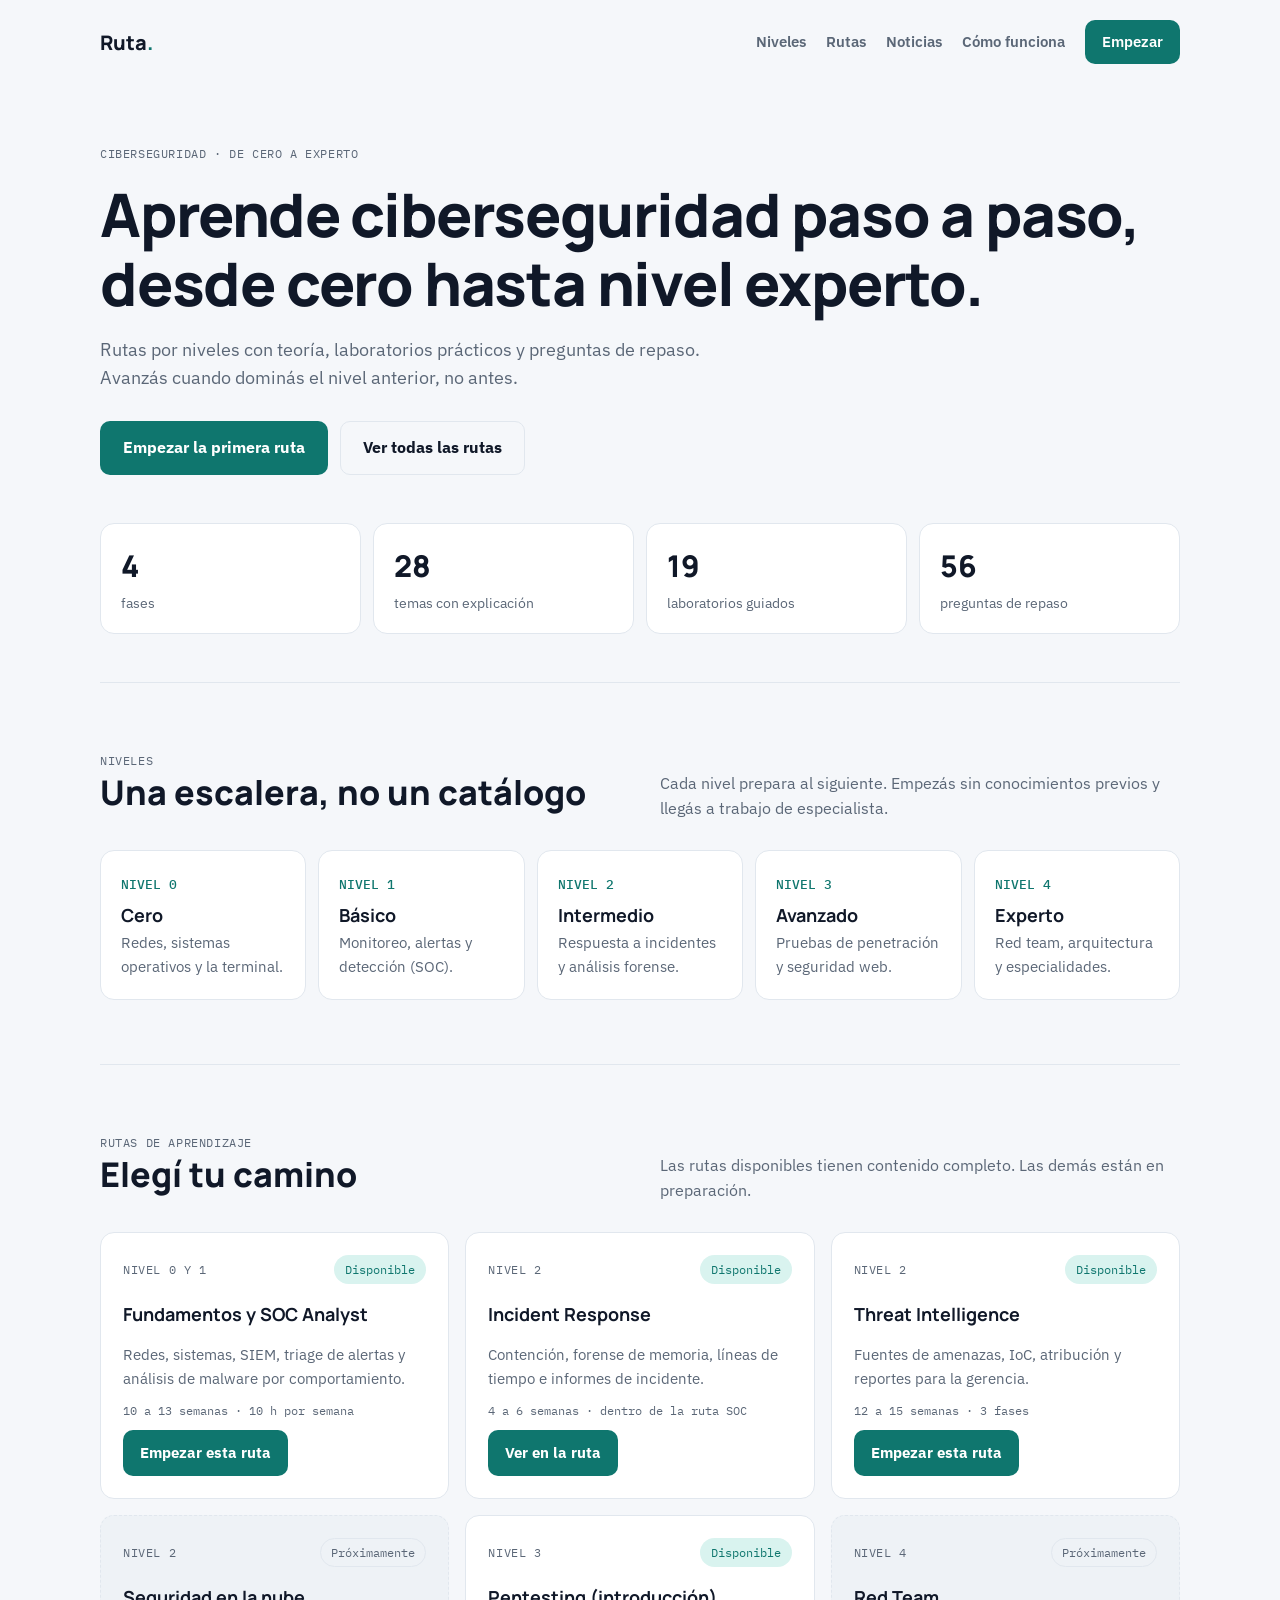
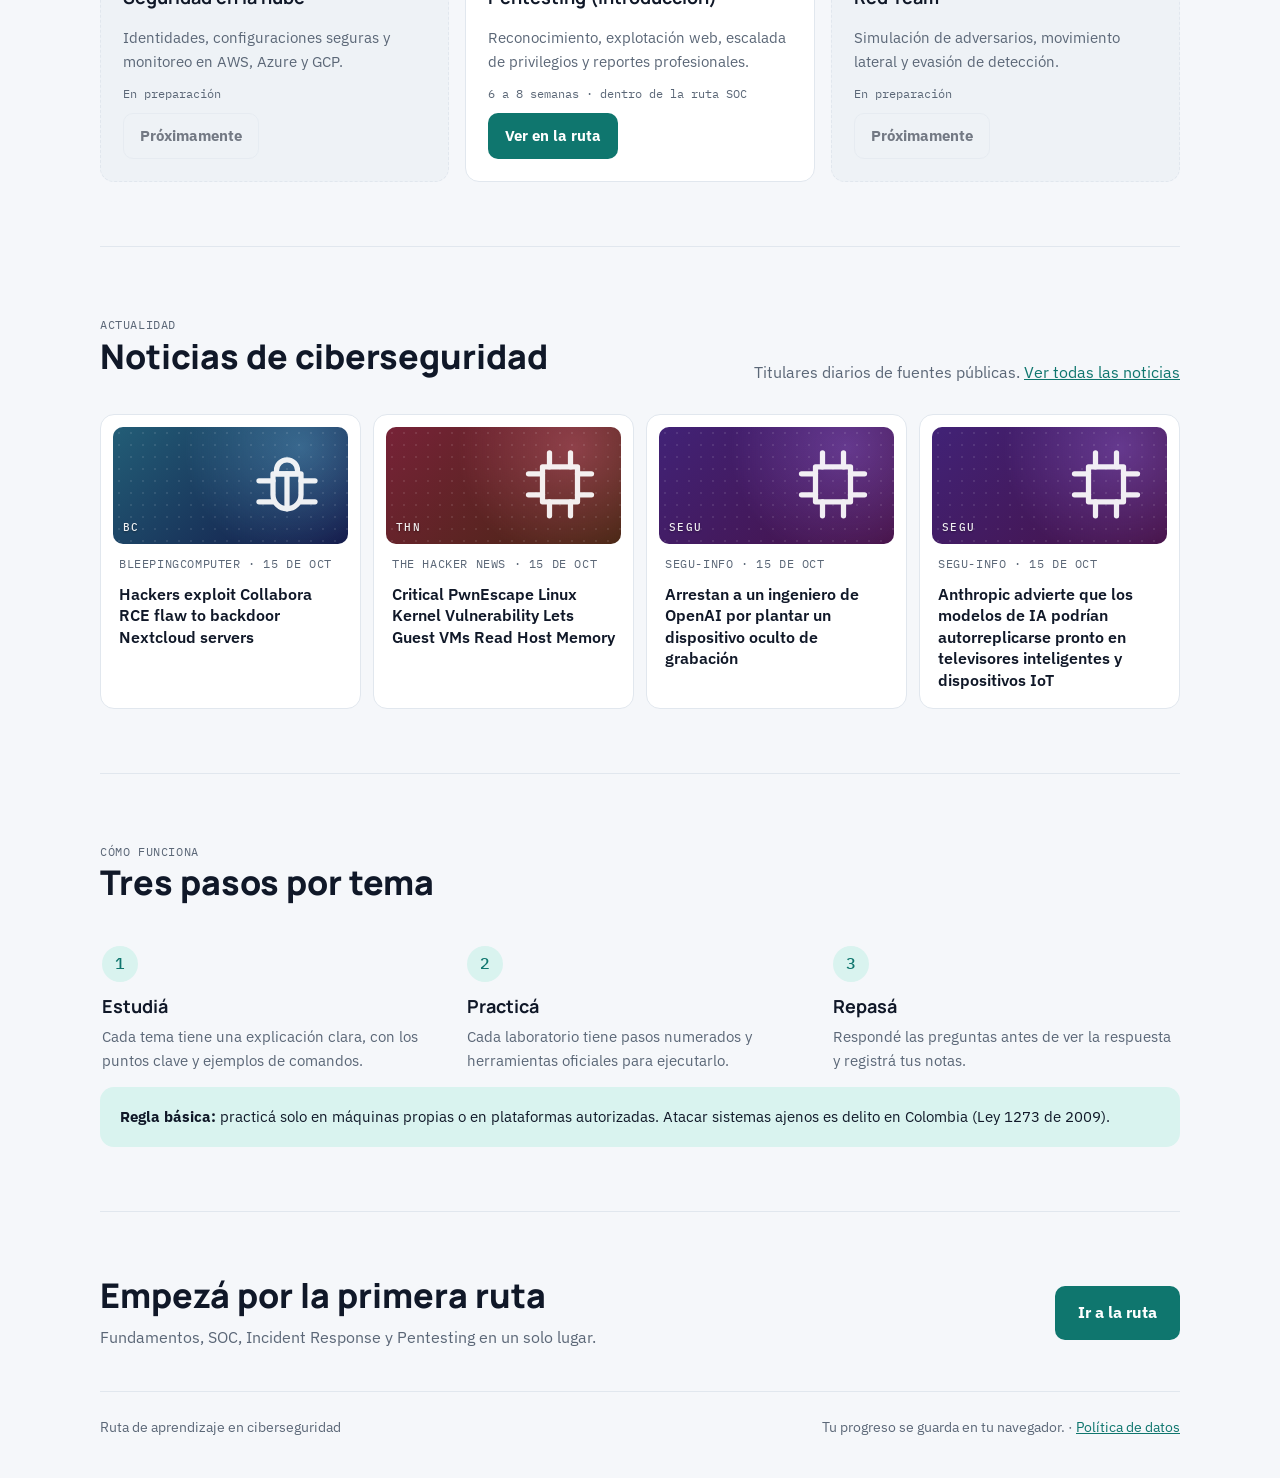
==== commit e7e4bddf: "Agrega ilustraciones propias a las noticias en la landing y en /noticias/ - Imagen dibujada en el na" ====
--- a/index.html
+++ b/index.html
@@ -24,6 +24,7 @@
 <link rel="stylesheet" href="https://fonts.googleapis.com/css2?family=Manrope:wght@600;700;800&family=IBM+Plex+Sans:wght@400;500;600&family=IBM+Plex+Mono:wght@500&display=swap">
 <link rel="stylesheet" href="assets/css/landing.css">
 <link rel="stylesheet" href="assets/css/comun.css">
+<link rel="stylesheet" href="assets/css/ilustracion.css">
 </head>
 <body>
 <a class="skip" href="#contenido">Saltar al contenido</a>
@@ -171,6 +172,7 @@
     <span>Tu progreso se guarda en tu navegador. · <a href="privacidad/">Política de datos</a></span>
   </footer>
 </div>
+<script src="assets/js/ilustracion.js"></script>
 <script src="assets/js/landing-noticias.js"></script>
 </body>
 </html>
--- a/assets/css/landing.css
+++ b/assets/css/landing.css
@@ -59,7 +59,10 @@
 footer{border-top:1px solid var(--line);padding:24px 0 40px;color:var(--muted);font-size:14px;display:flex;justify-content:space-between;gap:12px;flex-wrap:wrap}
 @media (prefers-reduced-motion:reduce){*{transition:none!important;animation:none!important}}
 .news-preview{list-style:none;margin:0;padding:0;display:grid;grid-template-columns:repeat(auto-fit,minmax(240px,1fr));gap:12px}
-.news-card{background:var(--surface);border:1px solid var(--line);border-radius:var(--radius);padding:16px 18px;display:flex;flex-direction:column;gap:8px;min-width:0}
+.news-card{background:var(--surface);border:1px solid var(--line);border-radius:var(--radius);padding:12px 12px 16px;display:flex;flex-direction:column;gap:10px;min-width:0}
+.news-card .meta,.news-card .mono{padding:0 6px}
+.news-card a{padding:0 6px}
+.news-card .ilus{aspect-ratio:16/8}
 .news-card:hover{border-color:var(--accent)}
 .news-card a{color:var(--ink);font-weight:600;line-height:1.35;text-decoration:none;overflow-wrap:anywhere}
 .news-card a:hover{color:var(--accent);text-decoration:underline}
--- a/assets/css/ilustracion.css
+++ b/assets/css/ilustracion.css
@@ -0,0 +1,8 @@
+/* Ilustración de las noticias (la dibuja assets/js/ilustracion.js). Igual en claro y oscuro. */
+.ilus{position:relative;overflow:hidden;border-radius:10px;aspect-ratio:16/10;display:flex;align-items:flex-end;padding:8px 10px;color:#fff;
+  background:
+    radial-gradient(circle at 80% 18%,hsl(var(--h) 80% 70% / .35),transparent 55%),
+    linear-gradient(135deg,hsl(var(--h) 55% 30%),hsl(calc(var(--h) + 38) 60% 17%))}
+.ilus::before{content:"";position:absolute;inset:0;background-image:radial-gradient(rgba(255,255,255,.16) 1px,transparent 1.2px);background-size:12px 12px;opacity:.6}
+.ilus svg{position:absolute;right:8%;top:50%;width:48%;max-width:84px;transform:translateY(-52%);fill:none;stroke:#fff;stroke-width:1.5;stroke-linecap:round;stroke-linejoin:round;opacity:.92}
+.ilus .sigla{position:relative;font-family:"IBM Plex Mono",ui-monospace,Menlo,Consolas,monospace;font-size:11px;font-weight:500;letter-spacing:.12em;color:rgba(255,255,255,.92);text-shadow:0 1px 2px rgba(0,0,0,.35)}
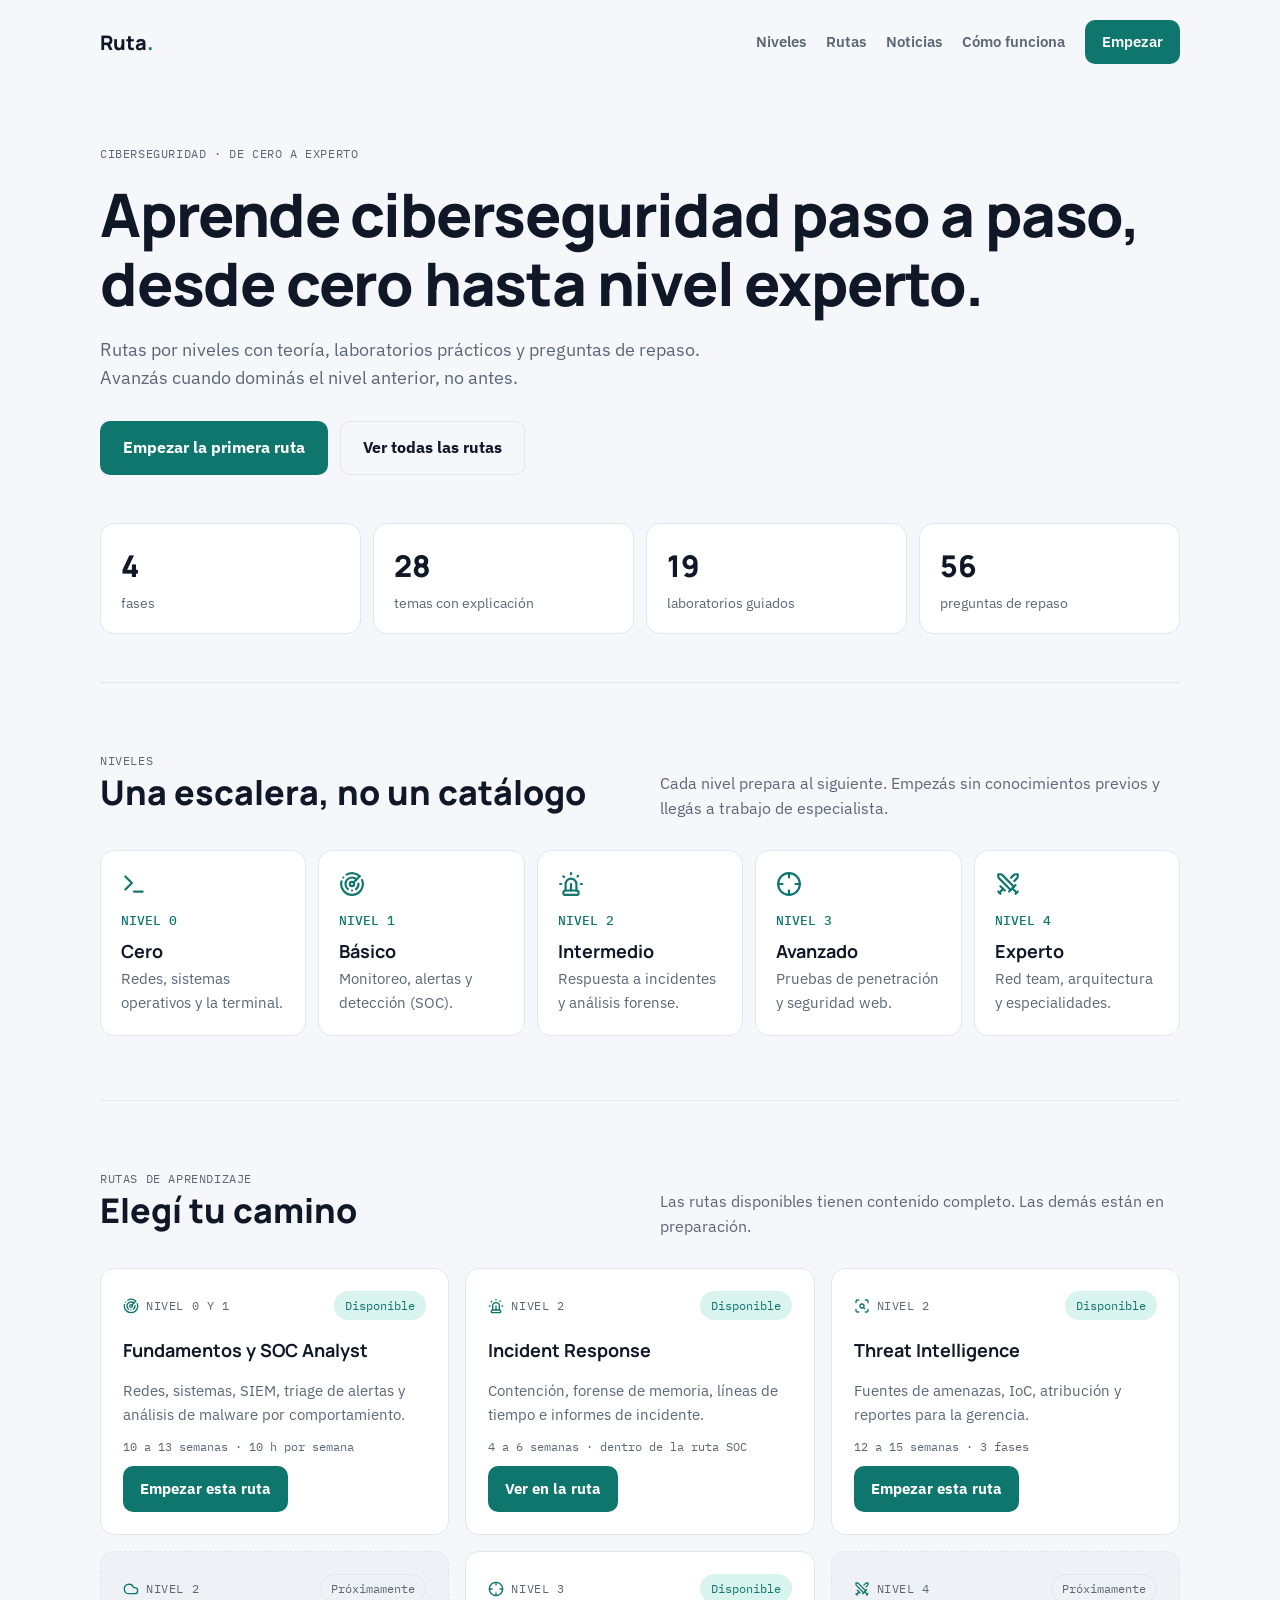
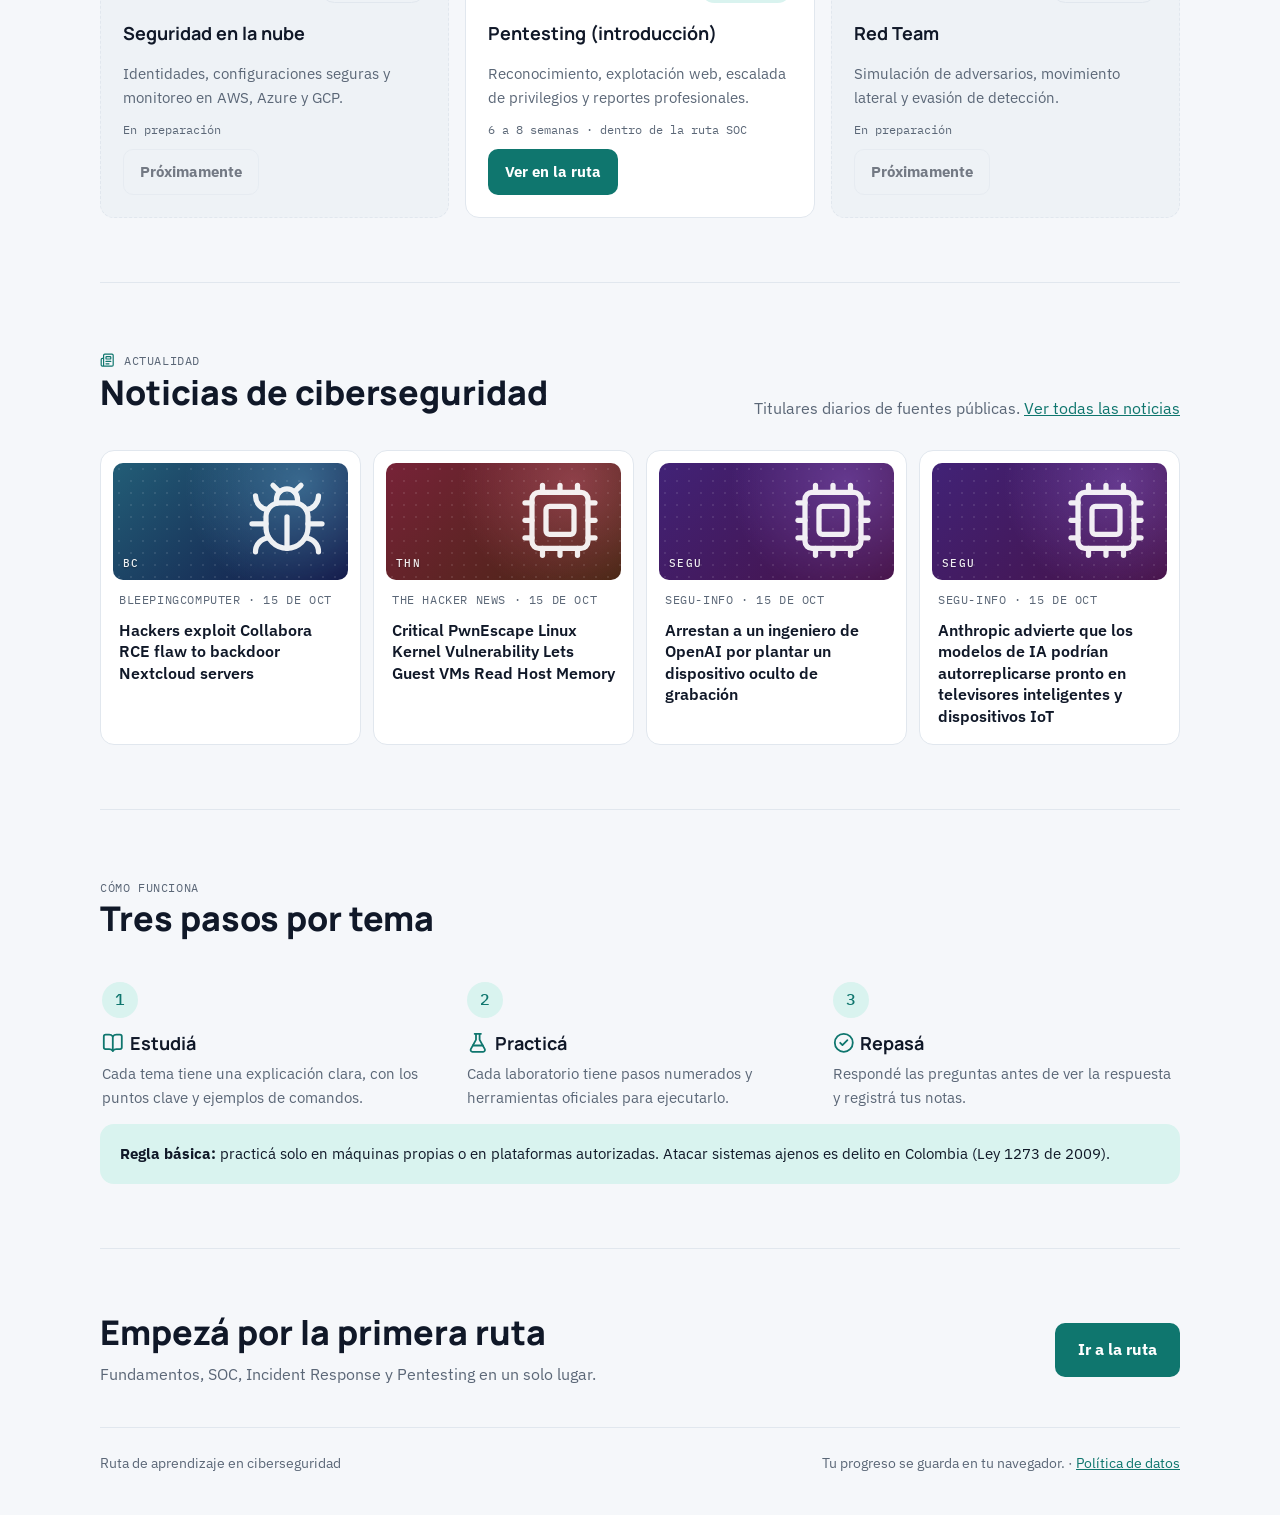
==== commit b7ffc22c: "Agrega iconos de Lucide autoalojados como sprite SVG - assets/icons/sprite.svg con 27 iconos y su li" ====
--- a/index.html
+++ b/index.html
@@ -66,11 +66,11 @@
       <p>Cada nivel prepara al siguiente. Empezás sin conocimientos previos y llegás a trabajo de especialista.</p>
     </div>
     <div class="levels">
-      <div class="level"><span class="n">NIVEL 0</span><h3>Cero</h3><p>Redes, sistemas operativos y la terminal.</p></div>
-      <div class="level"><span class="n">NIVEL 1</span><h3>Básico</h3><p>Monitoreo, alertas y detección (SOC).</p></div>
-      <div class="level"><span class="n">NIVEL 2</span><h3>Intermedio</h3><p>Respuesta a incidentes y análisis forense.</p></div>
-      <div class="level"><span class="n">NIVEL 3</span><h3>Avanzado</h3><p>Pruebas de penetración y seguridad web.</p></div>
-      <div class="level"><span class="n">NIVEL 4</span><h3>Experto</h3><p>Red team, arquitectura y especialidades.</p></div>
+      <div class="level"><svg class="icono nivel-ico" aria-hidden="true" focusable="false"><use href="assets/icons/sprite.svg#terminal"></use></svg><span class="n">NIVEL 0</span><h3>Cero</h3><p>Redes, sistemas operativos y la terminal.</p></div>
+      <div class="level"><svg class="icono nivel-ico" aria-hidden="true" focusable="false"><use href="assets/icons/sprite.svg#radar"></use></svg><span class="n">NIVEL 1</span><h3>Básico</h3><p>Monitoreo, alertas y detección (SOC).</p></div>
+      <div class="level"><svg class="icono nivel-ico" aria-hidden="true" focusable="false"><use href="assets/icons/sprite.svg#siren"></use></svg><span class="n">NIVEL 2</span><h3>Intermedio</h3><p>Respuesta a incidentes y análisis forense.</p></div>
+      <div class="level"><svg class="icono nivel-ico" aria-hidden="true" focusable="false"><use href="assets/icons/sprite.svg#crosshair"></use></svg><span class="n">NIVEL 3</span><h3>Avanzado</h3><p>Pruebas de penetración y seguridad web.</p></div>
+      <div class="level"><svg class="icono nivel-ico" aria-hidden="true" focusable="false"><use href="assets/icons/sprite.svg#swords"></use></svg><span class="n">NIVEL 4</span><h3>Experto</h3><p>Red team, arquitectura y especialidades.</p></div>
     </div>
   </section>
 
@@ -84,42 +84,42 @@
     </div>
     <div class="routes">
       <article class="route">
-        <div class="route-top"><span class="mono">Nivel 0 y 1</span><span class="tag ok">Disponible</span></div>
+        <div class="route-top"><span class="mono"><svg class="icono" aria-hidden="true" focusable="false"><use href="assets/icons/sprite.svg#radar"></use></svg> Nivel 0 y 1</span><span class="tag ok">Disponible</span></div>
         <h3>Fundamentos y SOC Analyst</h3>
         <p>Redes, sistemas, SIEM, triage de alertas y análisis de malware por comportamiento.</p>
         <span class="meta">10 a 13 semanas · 10 h por semana</span>
         <a class="btn btn-primary" href="fundamentos-soc/">Empezar esta ruta</a>
       </article>
       <article class="route">
-        <div class="route-top"><span class="mono">Nivel 2</span><span class="tag ok">Disponible</span></div>
+        <div class="route-top"><span class="mono"><svg class="icono" aria-hidden="true" focusable="false"><use href="assets/icons/sprite.svg#siren"></use></svg> Nivel 2</span><span class="tag ok">Disponible</span></div>
         <h3>Incident Response</h3>
         <p>Contención, forense de memoria, líneas de tiempo e informes de incidente.</p>
         <span class="meta">4 a 6 semanas · dentro de la ruta SOC</span>
         <a class="btn btn-primary" href="incident-response/">Ver en la ruta</a>
       </article>
       <article class="route">
-        <div class="route-top"><span class="mono">Nivel 2</span><span class="tag ok">Disponible</span></div>
+        <div class="route-top"><span class="mono"><svg class="icono" aria-hidden="true" focusable="false"><use href="assets/icons/sprite.svg#scan-search"></use></svg> Nivel 2</span><span class="tag ok">Disponible</span></div>
         <h3>Threat Intelligence</h3>
         <p>Fuentes de amenazas, IoC, atribución y reportes para la gerencia.</p>
         <span class="meta">12 a 15 semanas · 3 fases</span>
         <a class="btn btn-primary" href="threat-intelligence/">Empezar esta ruta</a>
       </article>
       <article class="route soon">
-        <div class="route-top"><span class="mono">Nivel 2</span><span class="tag">Próximamente</span></div>
+        <div class="route-top"><span class="mono"><svg class="icono" aria-hidden="true" focusable="false"><use href="assets/icons/sprite.svg#cloud"></use></svg> Nivel 2</span><span class="tag">Próximamente</span></div>
         <h3>Seguridad en la nube</h3>
         <p>Identidades, configuraciones seguras y monitoreo en AWS, Azure y GCP.</p>
         <span class="meta">En preparación</span>
         <span class="btn btn-ghost" aria-disabled="true">Próximamente</span>
       </article>
       <article class="route">
-        <div class="route-top"><span class="mono">Nivel 3</span><span class="tag ok">Disponible</span></div>
+        <div class="route-top"><span class="mono"><svg class="icono" aria-hidden="true" focusable="false"><use href="assets/icons/sprite.svg#crosshair"></use></svg> Nivel 3</span><span class="tag ok">Disponible</span></div>
         <h3>Pentesting (introducción)</h3>
         <p>Reconocimiento, explotación web, escalada de privilegios y reportes profesionales.</p>
         <span class="meta">6 a 8 semanas · dentro de la ruta SOC</span>
         <a class="btn btn-primary" href="pentesting/">Ver en la ruta</a>
       </article>
       <article class="route soon">
-        <div class="route-top"><span class="mono">Nivel 4</span><span class="tag">Próximamente</span></div>
+        <div class="route-top"><span class="mono"><svg class="icono" aria-hidden="true" focusable="false"><use href="assets/icons/sprite.svg#swords"></use></svg> Nivel 4</span><span class="tag">Próximamente</span></div>
         <h3>Red Team</h3>
         <p>Simulación de adversarios, movimiento lateral y evasión de detección.</p>
         <span class="meta">En preparación</span>
@@ -131,7 +131,7 @@
   <section class="block" id="noticias">
     <div class="sec-head">
       <div>
-        <span class="mono">Actualidad</span>
+        <span class="mono"><svg class="icono" aria-hidden="true" focusable="false"><use href="assets/icons/sprite.svg#newspaper"></use></svg> Actualidad</span>
         <h2>Noticias de ciberseguridad</h2>
       </div>
       <p>Titulares diarios de fuentes públicas. <a href="noticias/">Ver todas las noticias</a></p>
@@ -150,9 +150,9 @@
       </div>
     </div>
     <div class="steps">
-      <div class="step"><span class="num">1</span><h3>Estudiá</h3><p>Cada tema tiene una explicación clara, con los puntos clave y ejemplos de comandos.</p></div>
-      <div class="step"><span class="num">2</span><h3>Practicá</h3><p>Cada laboratorio tiene pasos numerados y herramientas oficiales para ejecutarlo.</p></div>
-      <div class="step"><span class="num">3</span><h3>Repasá</h3><p>Respondé las preguntas antes de ver la respuesta y registrá tus notas.</p></div>
+      <div class="step"><span class="num">1</span><h3><svg class="icono" aria-hidden="true" focusable="false"><use href="assets/icons/sprite.svg#book-open"></use></svg> Estudiá</h3><p>Cada tema tiene una explicación clara, con los puntos clave y ejemplos de comandos.</p></div>
+      <div class="step"><span class="num">2</span><h3><svg class="icono" aria-hidden="true" focusable="false"><use href="assets/icons/sprite.svg#flask-conical"></use></svg> Practicá</h3><p>Cada laboratorio tiene pasos numerados y herramientas oficiales para ejecutarlo.</p></div>
+      <div class="step"><span class="num">3</span><h3><svg class="icono" aria-hidden="true" focusable="false"><use href="assets/icons/sprite.svg#circle-check"></use></svg> Repasá</h3><p>Respondé las preguntas antes de ver la respuesta y registrá tus notas.</p></div>
     </div>
     <div class="note"><strong>Regla básica:</strong> practicá solo en máquinas propias o en plataformas autorizadas. Atacar sistemas ajenos es delito en Colombia (Ley 1273 de 2009).</div>
   </section>
@@ -172,6 +172,7 @@
     <span>Tu progreso se guarda en tu navegador. · <a href="privacidad/">Política de datos</a></span>
   </footer>
 </div>
+<script src="assets/js/iconos.js"></script>
 <script src="assets/js/ilustracion.js"></script>
 <script src="assets/js/landing-noticias.js"></script>
 </body>
--- a/assets/css/landing.css
+++ b/assets/css/landing.css
@@ -66,4 +66,8 @@
 .news-card:hover{border-color:var(--accent)}
 .news-card a{color:var(--ink);font-weight:600;line-height:1.35;text-decoration:none;overflow-wrap:anywhere}
 .news-card a:hover{color:var(--accent);text-decoration:underline}
+.level .nivel-ico{display:block;width:26px;height:26px;color:var(--accent);margin-bottom:10px}
+.route-top .mono{display:inline-flex;align-items:center;gap:7px}.route-top .icono{color:var(--accent);width:16px;height:16px}
+.step h3 .icono{color:var(--accent);margin-right:2px}
+.sec-head .mono .icono{color:var(--accent);margin-right:2px}
 .news-vacio{color:var(--muted);grid-column:1 / -1}
--- a/assets/css/comun.css
+++ b/assets/css/comun.css
@@ -1,7 +1,9 @@
 /* Reglas compartidas: enlace "Saltar al contenido" y ventana/aviso de sincronización. */
-.skip{position:absolute;left:-9999px;top:8px;z-index:100;padding:10px 16px;border-radius:9px;background:var(--accent);color:var(--on-accent,#fff);font-weight:700;text-decoration:none}.skip:focus{left:max(12px,env(safe-area-inset-left,0px))}
 .skip{position:absolute;left:-9999px;top:8px;z-index:100;padding:10px 16px;border-radius:9px;background:#0f766e;color:#fff;font-weight:700;text-decoration:none}.skip:focus{left:max(12px,env(safe-area-inset-left,0px))}
 .sync-box{display:flex;flex-direction:column;gap:8px}.sync-msg{font-size:13px;color:var(--muted);line-height:1.4}.sync-box input{font:inherit;font-size:14px;width:100%;padding:9px 12px;border-radius:9px;border:1px solid var(--line);background:var(--surface-2);color:var(--ink)}.sync-box input:focus-visible{outline:2px solid var(--accent);outline-offset:2px}
 .sync-banner{margin:0 0 22px;padding:18px 20px;border:1px solid var(--line);border-left:4px solid var(--accent);border-radius:var(--radius);background:var(--surface);display:flex;flex-direction:column;gap:10px}.sync-banner h2{font-size:18px;margin:0}.sync-banner p{margin:0;color:var(--muted)}.sync-banner .sync-row{display:flex;gap:10px;flex-wrap:wrap;align-items:stretch}.sync-banner .sync-row input{flex:1 1 220px;min-width:0;font:inherit;font-size:15px;padding:10px 12px;border-radius:9px;border:1px solid var(--line);background:var(--surface-2);color:var(--ink)}.sync-banner .sync-row input:focus-visible{outline:2px solid var(--accent);outline-offset:2px}.sync-banner .reset{padding:10px 16px}
 .sync-consent{display:flex;gap:8px;align-items:flex-start;font-size:13px;color:var(--muted);line-height:1.4}.sync-consent input{width:auto!important;margin:3px 0 0!important;padding:0!important;flex:none}.sync-consent a{color:var(--accent)}.aside-foot a.priv{color:var(--muted);font-size:13px}
 .sync-dialog{border:none;padding:0;background:transparent;color:var(--ink);width:calc(100% - 32px);max-width:520px;margin:auto}.sync-dialog::backdrop{background:rgba(0,0,0,.6)}.sync-dialog .sync-banner{margin:0;border:1px solid var(--line);border-left:4px solid var(--accent);box-shadow:0 24px 60px rgba(0,0,0,.45)}
+.sync-opciones{display:grid;gap:10px;margin-top:4px}.sync-op{display:flex!important;flex-direction:column;align-items:flex-start;gap:3px;text-align:left!important;padding:13px 15px!important}.sync-op strong{color:var(--ink);font-size:15px}.sync-op span{font-weight:400;font-size:13px;color:var(--muted);line-height:1.4}.sync-op:hover{border-color:var(--accent)!important}
+/* Iconos (Lucide): heredan el color del texto */
+.icono{width:1.2em;height:1.2em;flex:none;fill:none;stroke:currentColor;stroke-width:2;stroke-linecap:round;stroke-linejoin:round;vertical-align:-.22em}
--- a/assets/css/ilustracion.css
+++ b/assets/css/ilustracion.css
@@ -4,5 +4,5 @@
     radial-gradient(circle at 80% 18%,hsl(var(--h) 80% 70% / .35),transparent 55%),
     linear-gradient(135deg,hsl(var(--h) 55% 30%),hsl(calc(var(--h) + 38) 60% 17%))}
 .ilus::before{content:"";position:absolute;inset:0;background-image:radial-gradient(rgba(255,255,255,.16) 1px,transparent 1.2px);background-size:12px 12px;opacity:.6}
-.ilus svg{position:absolute;right:8%;top:50%;width:48%;max-width:84px;transform:translateY(-52%);fill:none;stroke:#fff;stroke-width:1.5;stroke-linecap:round;stroke-linejoin:round;opacity:.92}
+.ilus svg{position:absolute;right:8%;top:50%;width:48%;height:auto;aspect-ratio:1/1;max-width:84px;transform:translateY(-52%);fill:none;stroke:#fff;stroke-width:1.5;stroke-linecap:round;stroke-linejoin:round;opacity:.92}
 .ilus .sigla{position:relative;font-family:"IBM Plex Mono",ui-monospace,Menlo,Consolas,monospace;font-size:11px;font-weight:500;letter-spacing:.12em;color:rgba(255,255,255,.92);text-shadow:0 1px 2px rgba(0,0,0,.35)}
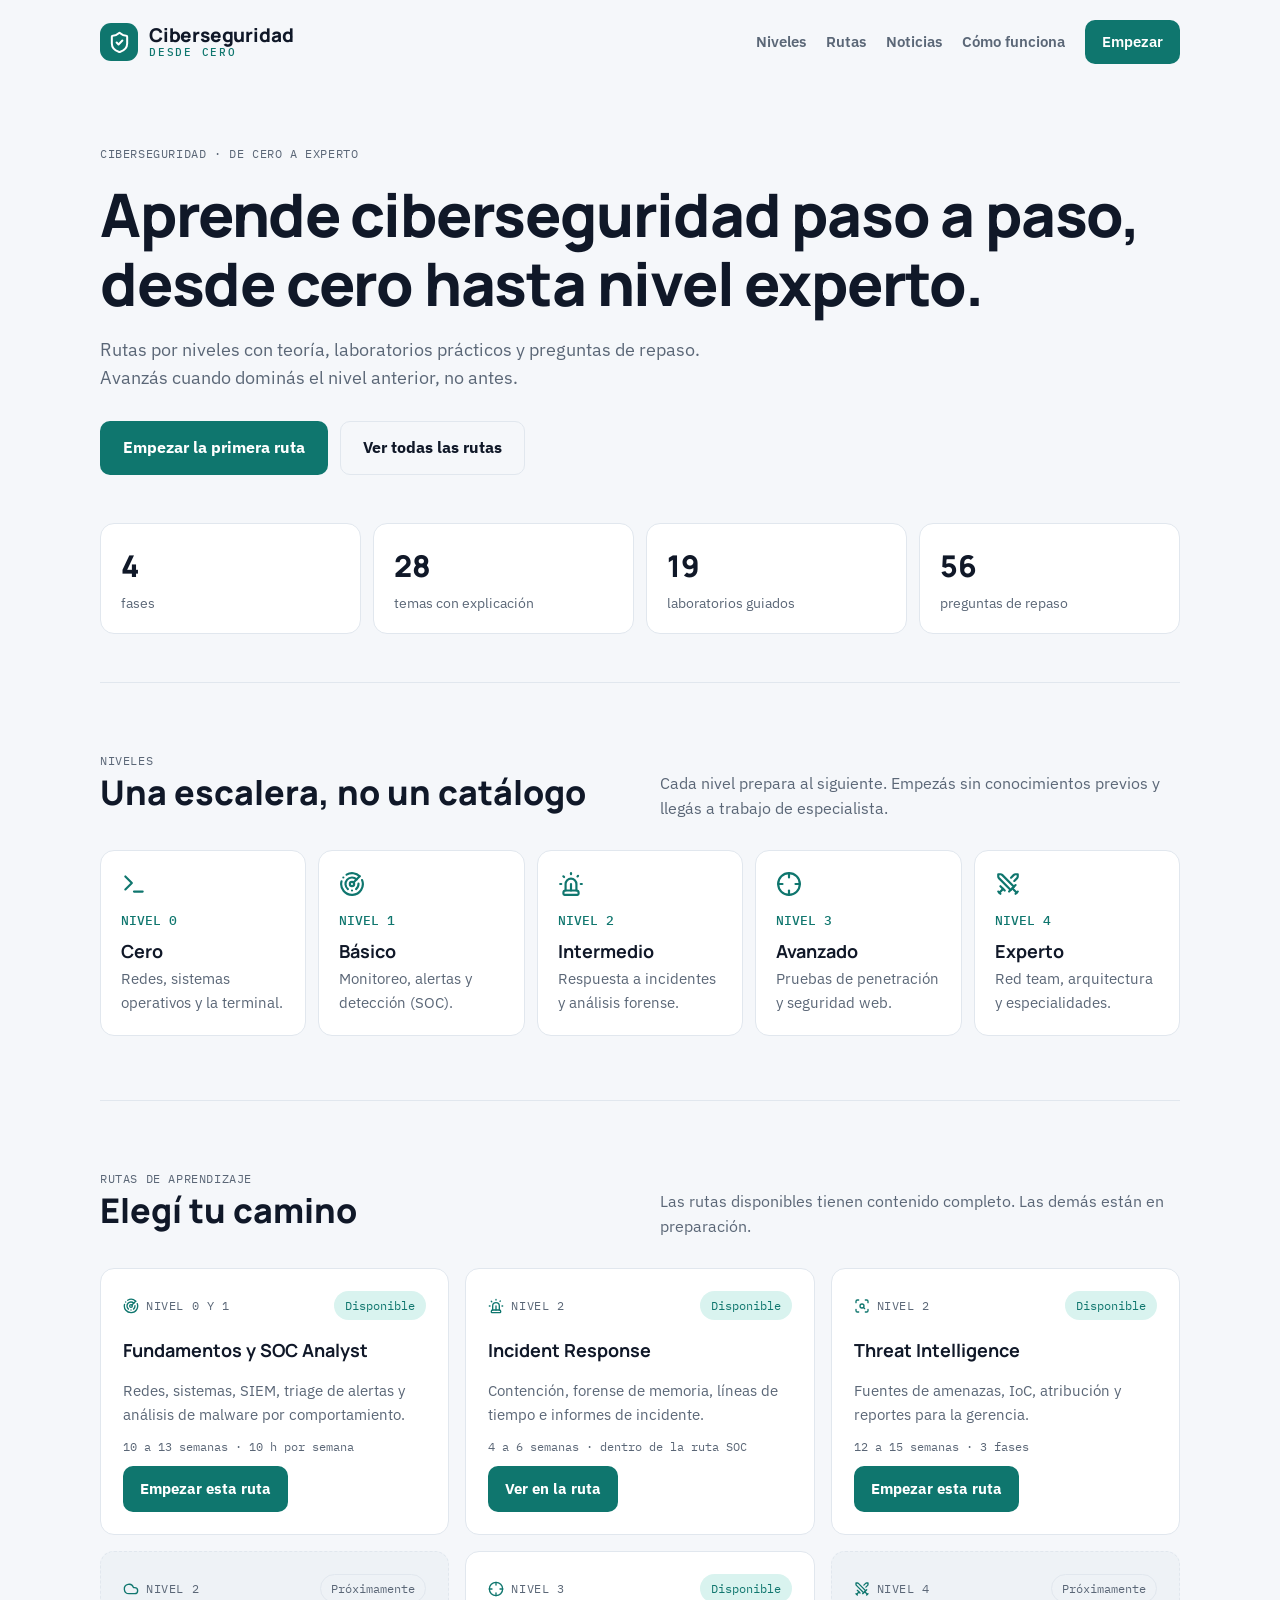
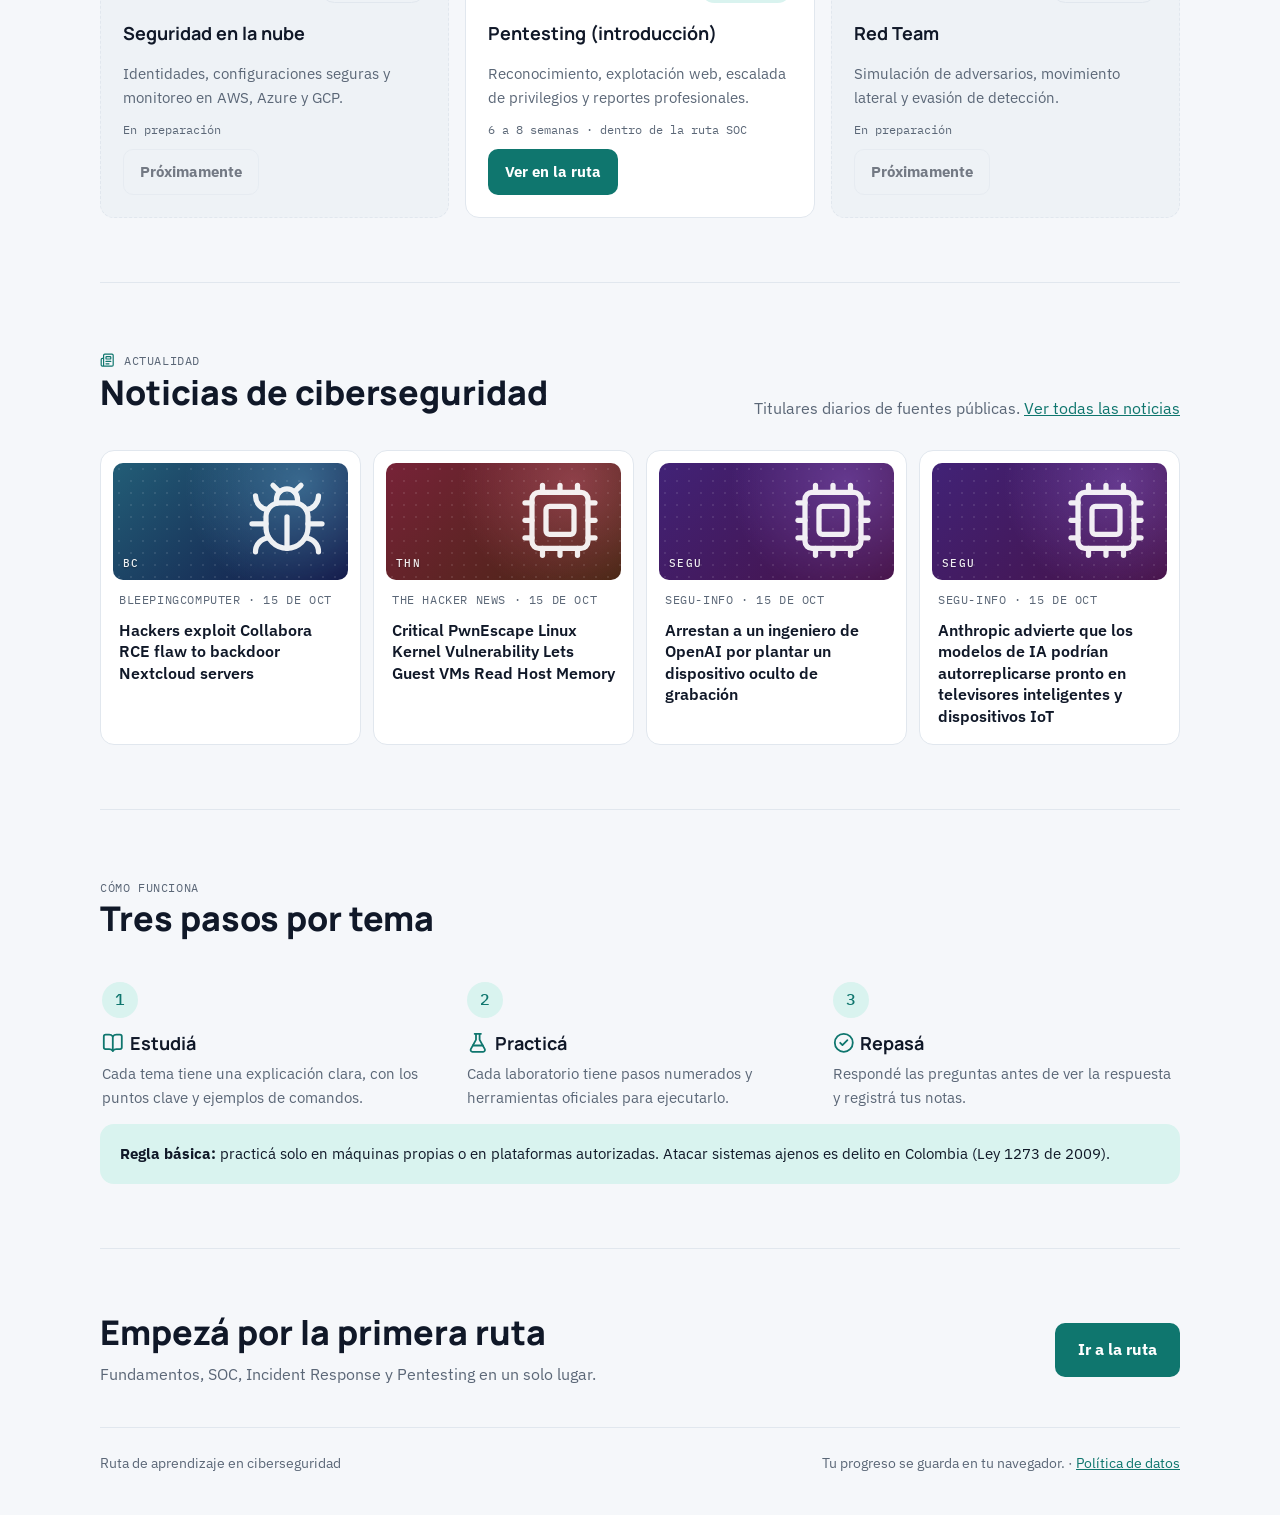
==== commit 5d91af7d: "Reemplaza el texto Ruta. por un logotipo con el nombre del sitio - Escudo en recuadro de color y Cib" ====
--- a/index.html
+++ b/index.html
@@ -31,7 +31,7 @@
 
 <div class="wrap">
   <header class="top">
-    <a class="brand" href="#">Ruta<span>.</span></a>
+    <a class="marca" href="#" aria-label="Ciberseguridad desde cero, inicio"><span class="marca-logo" aria-hidden="true"><svg class="icono" focusable="false"><use href="assets/icons/sprite.svg#shield-check"></use></svg></span><span class="marca-texto"><span class="marca-nombre">Ciberseguridad</span><span class="marca-sub">desde cero</span></span></a>
     <nav class="links" aria-label="Principal">
       <a href="#niveles">Niveles</a>
       <a href="#rutas">Rutas</a>
--- a/assets/css/landing.css
+++ b/assets/css/landing.css
@@ -14,8 +14,6 @@
 a{color:var(--accent)}
 :focus-visible{outline:2px solid var(--accent);outline-offset:3px;border-radius:4px}
 header.top{display:flex;align-items:center;justify-content:space-between;gap:16px;padding:20px 0;flex-wrap:wrap}
-.brand{font-weight:800;font-size:20px;color:var(--ink);text-decoration:none}
-.brand span{color:var(--accent)}
 nav.links{display:flex;gap:20px;align-items:center;flex-wrap:wrap}
 nav.links a{color:var(--muted);text-decoration:none;font-weight:600;font-size:15px}
 nav.links a:hover{color:var(--ink)}
--- a/assets/css/comun.css
+++ b/assets/css/comun.css
@@ -7,3 +7,12 @@
 .sync-opciones{display:grid;gap:10px;margin-top:4px}.sync-op{display:flex!important;flex-direction:column;align-items:flex-start;gap:3px;text-align:left!important;padding:13px 15px!important}.sync-op strong{color:var(--ink);font-size:15px}.sync-op span{font-weight:400;font-size:13px;color:var(--muted);line-height:1.4}.sync-op:hover{border-color:var(--accent)!important}
 /* Iconos (Lucide): heredan el color del texto */
 .icono{width:1.2em;height:1.2em;flex:none;fill:none;stroke:currentColor;stroke-width:2;stroke-linecap:round;stroke-linejoin:round;vertical-align:-.22em}
+/* Logotipo del sitio (landing y noticias) */
+.marca{display:inline-flex;align-items:center;gap:11px;text-decoration:none;color:var(--ink)}
+.marca-logo{display:inline-flex;align-items:center;justify-content:center;width:38px;height:38px;border-radius:11px;background:var(--accent);color:var(--on-accent);flex:none}
+.marca-logo .icono{width:23px;height:23px;stroke-width:2.1}
+.marca-texto{display:flex;flex-direction:column;gap:2px;line-height:1}
+.marca-nombre{font-family:"Manrope",system-ui,sans-serif;font-weight:800;font-size:19px;letter-spacing:-.01em}
+.marca-sub{font-family:"IBM Plex Mono",ui-monospace,Menlo,Consolas,monospace;font-size:11px;font-weight:500;letter-spacing:.16em;text-transform:uppercase;color:var(--accent)}
+.marca:hover .marca-nombre{color:var(--accent)}
+.marca:focus-visible{outline:2px solid var(--accent);outline-offset:4px;border-radius:12px}
